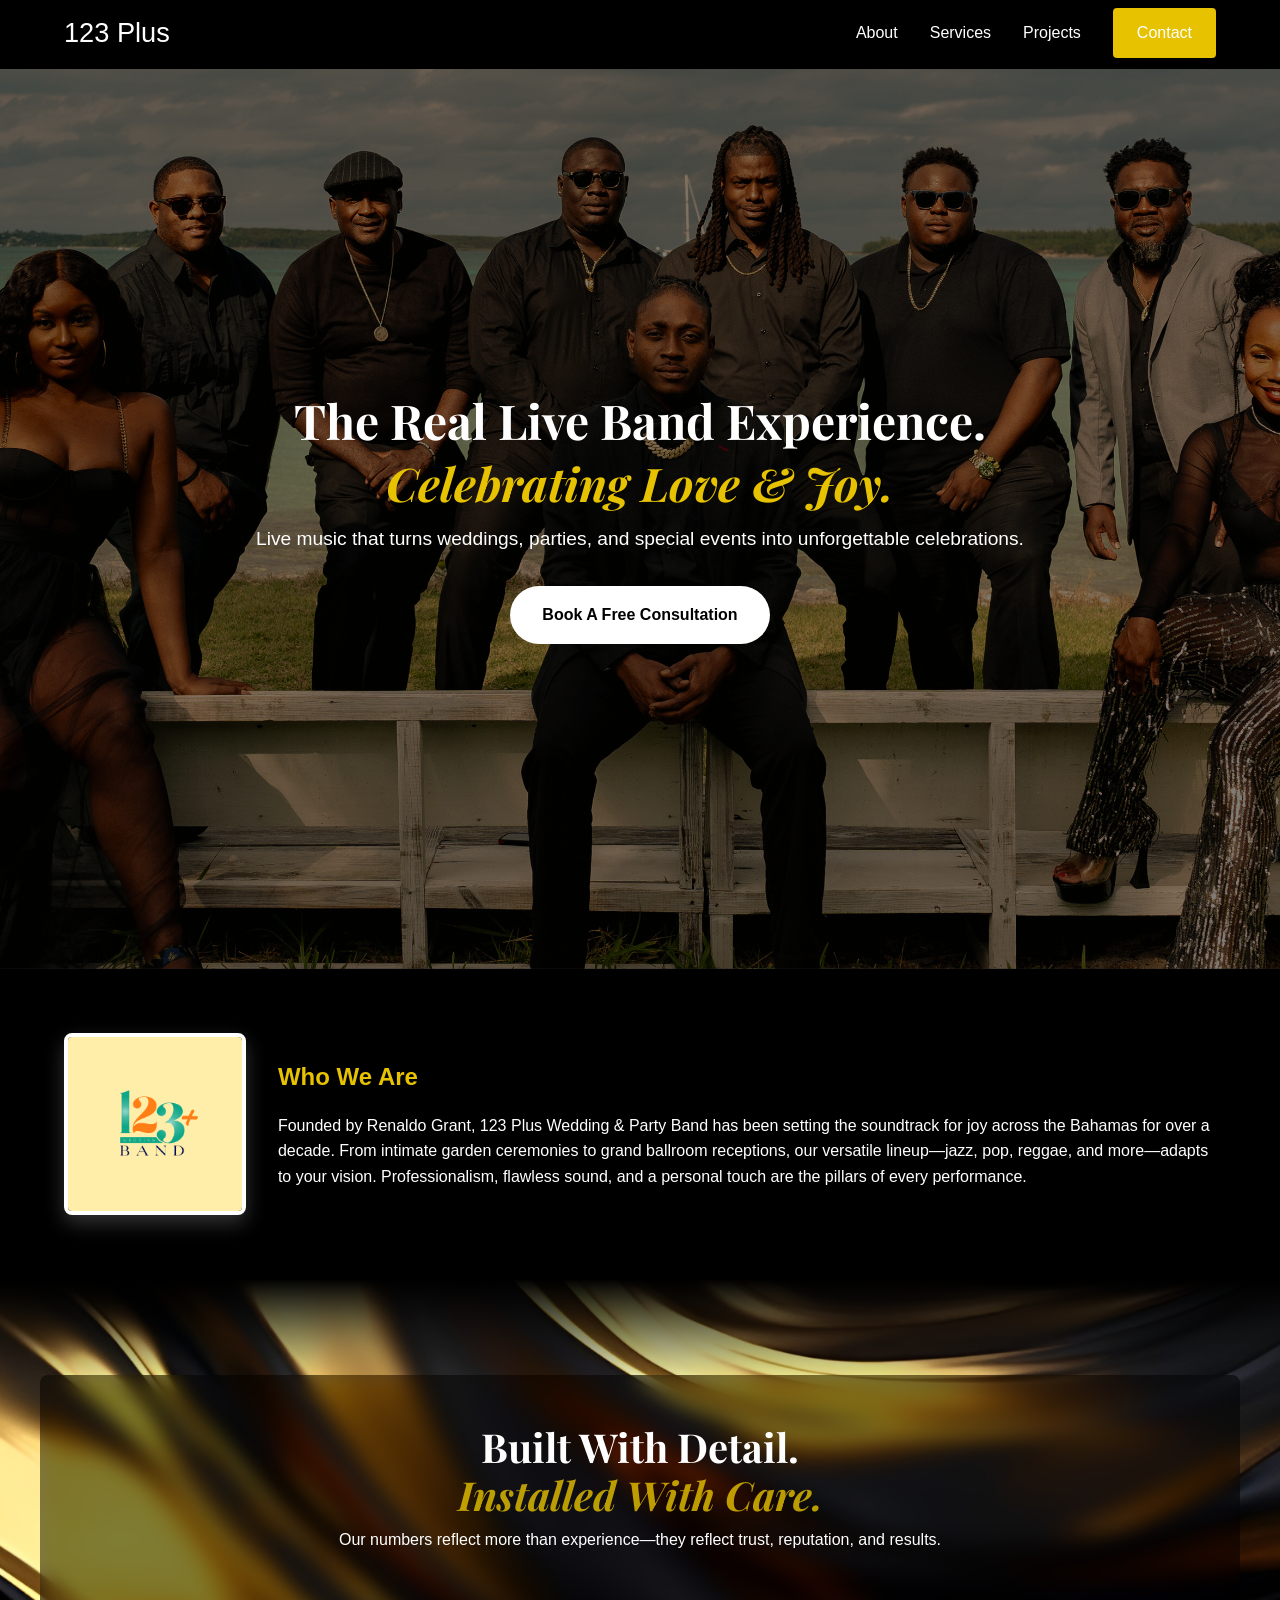
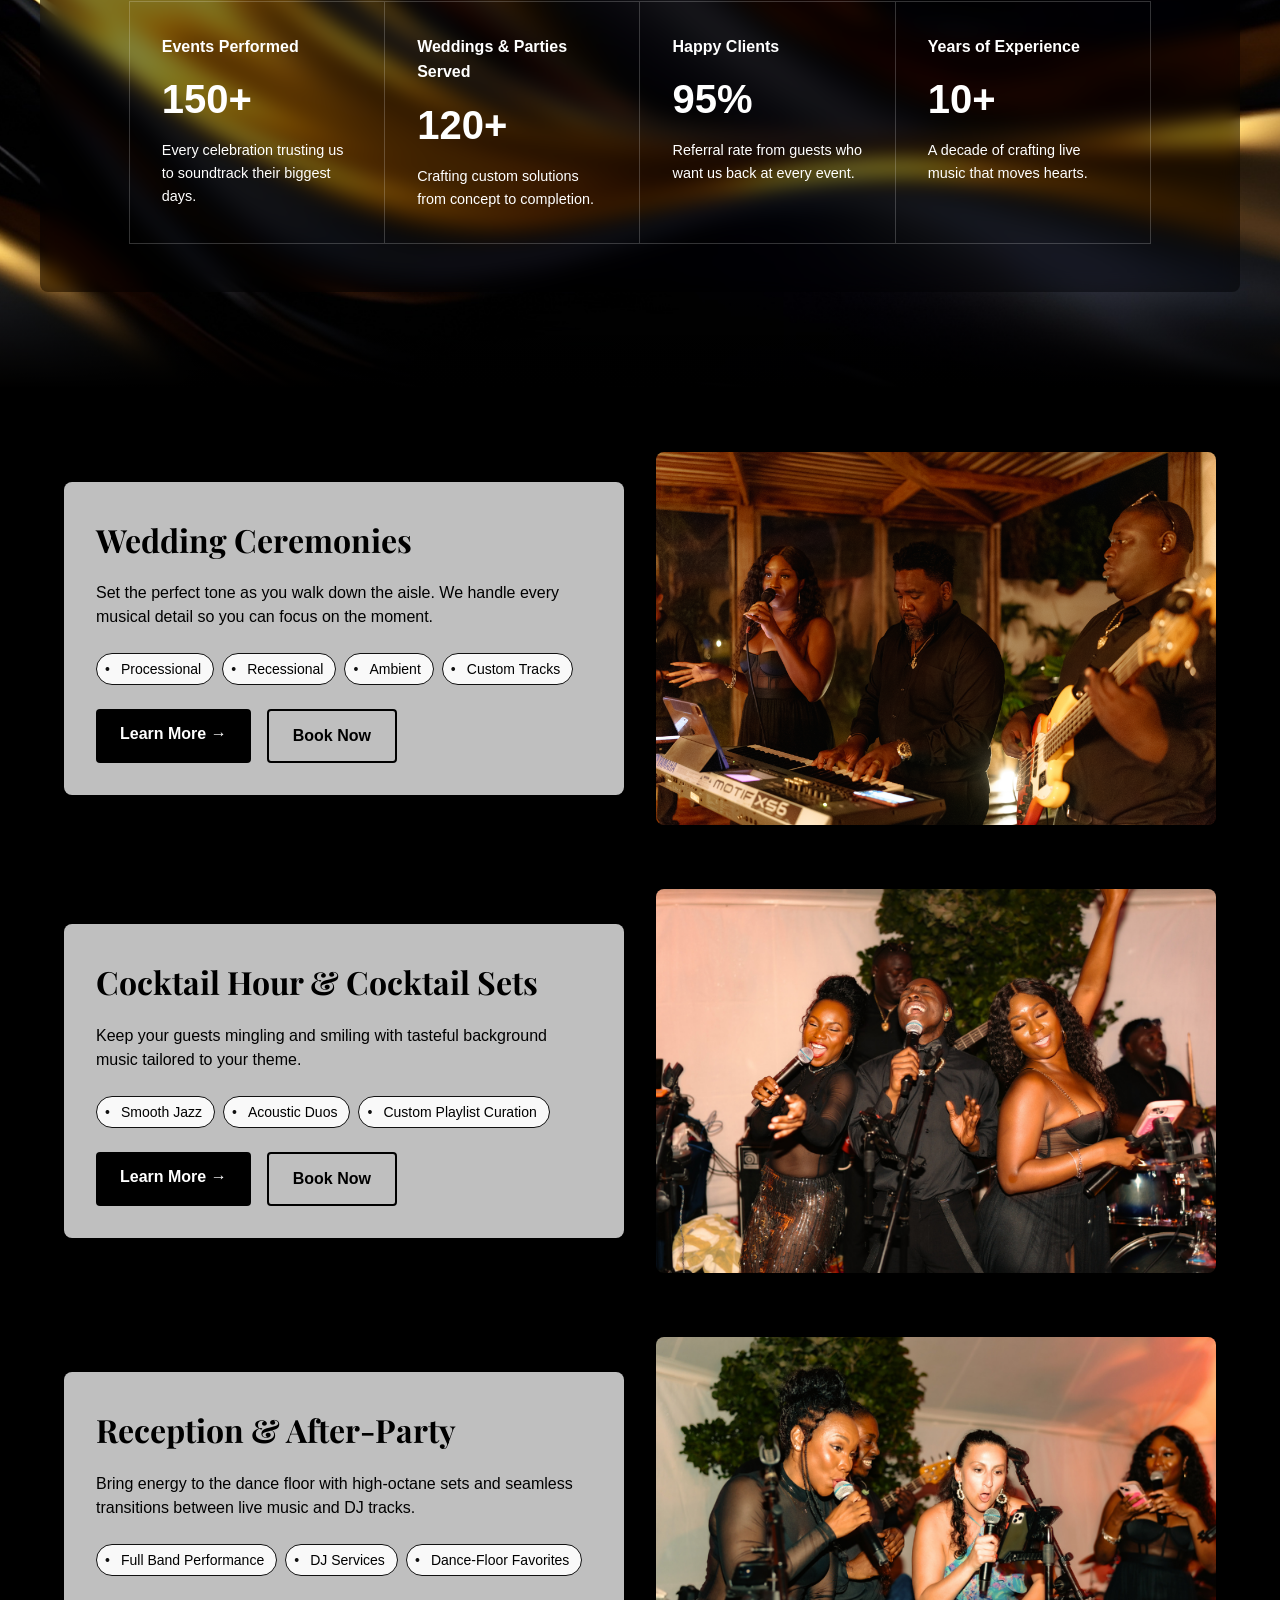
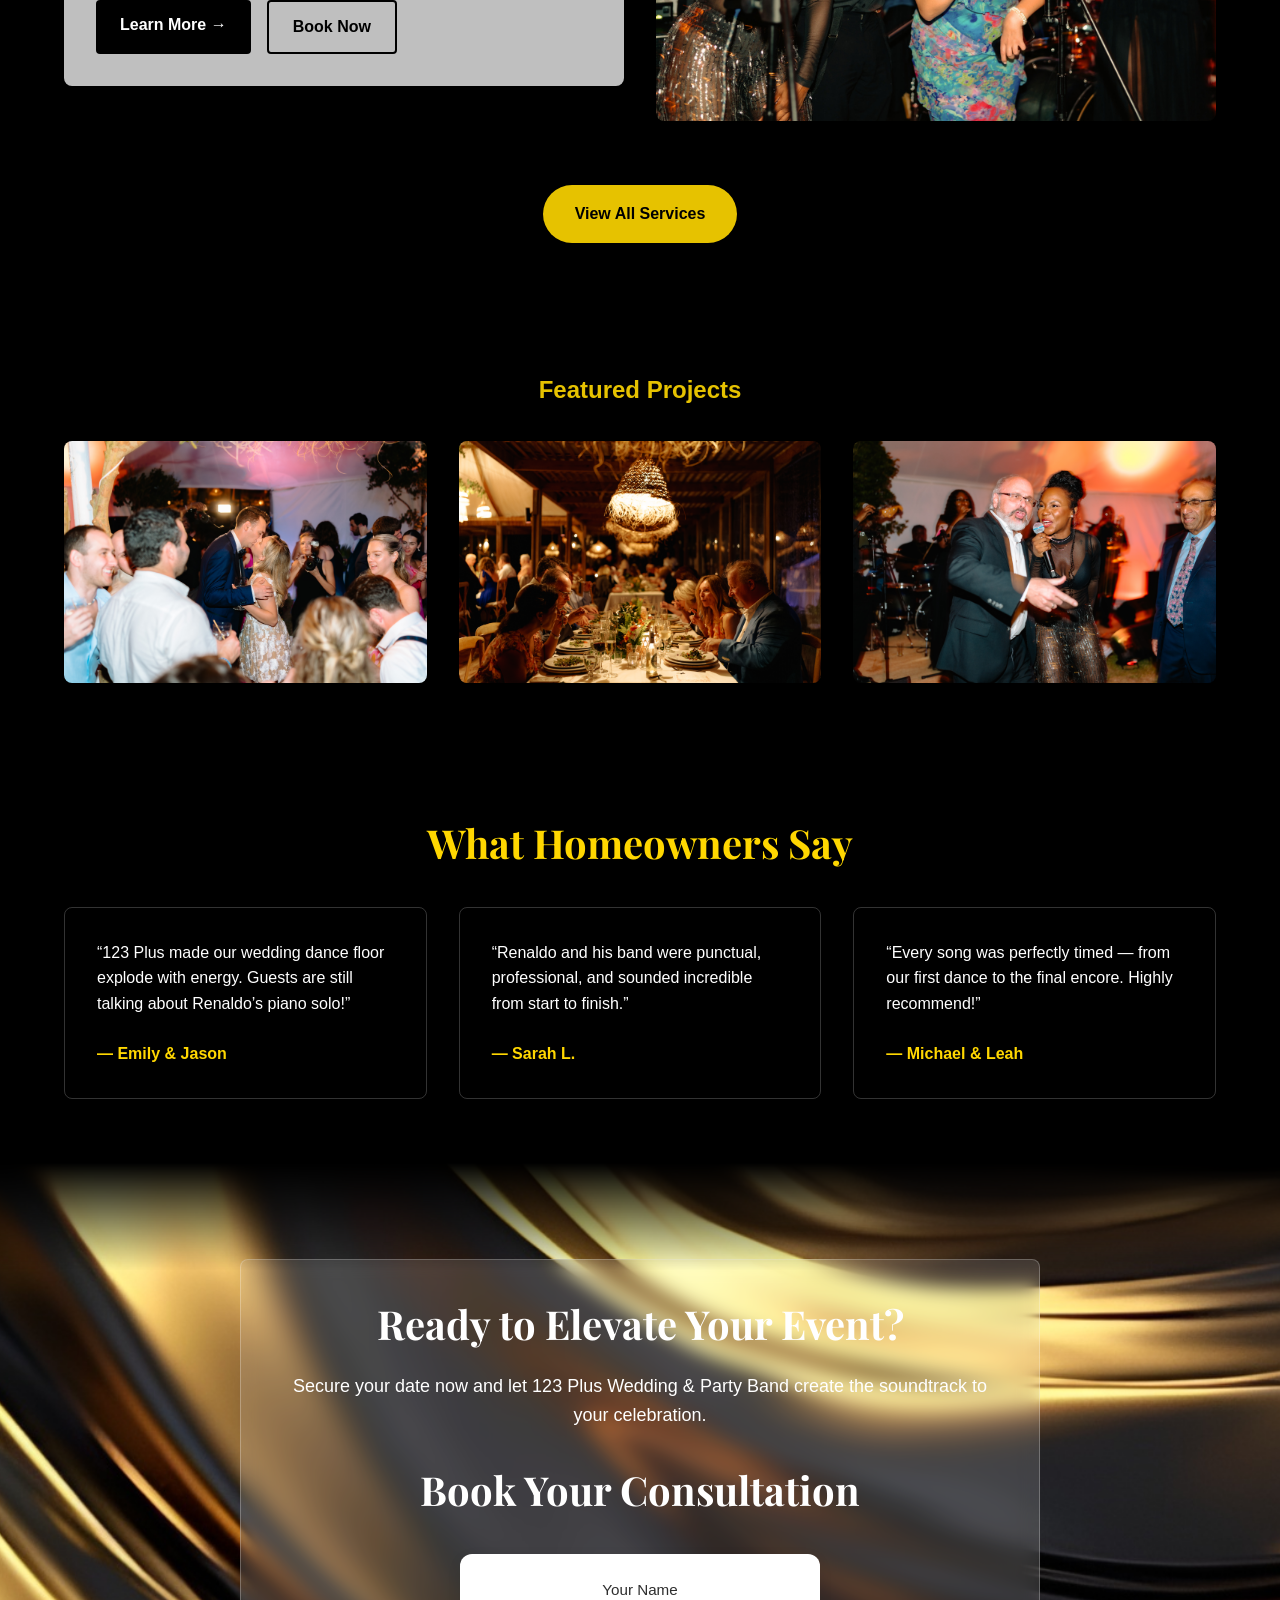
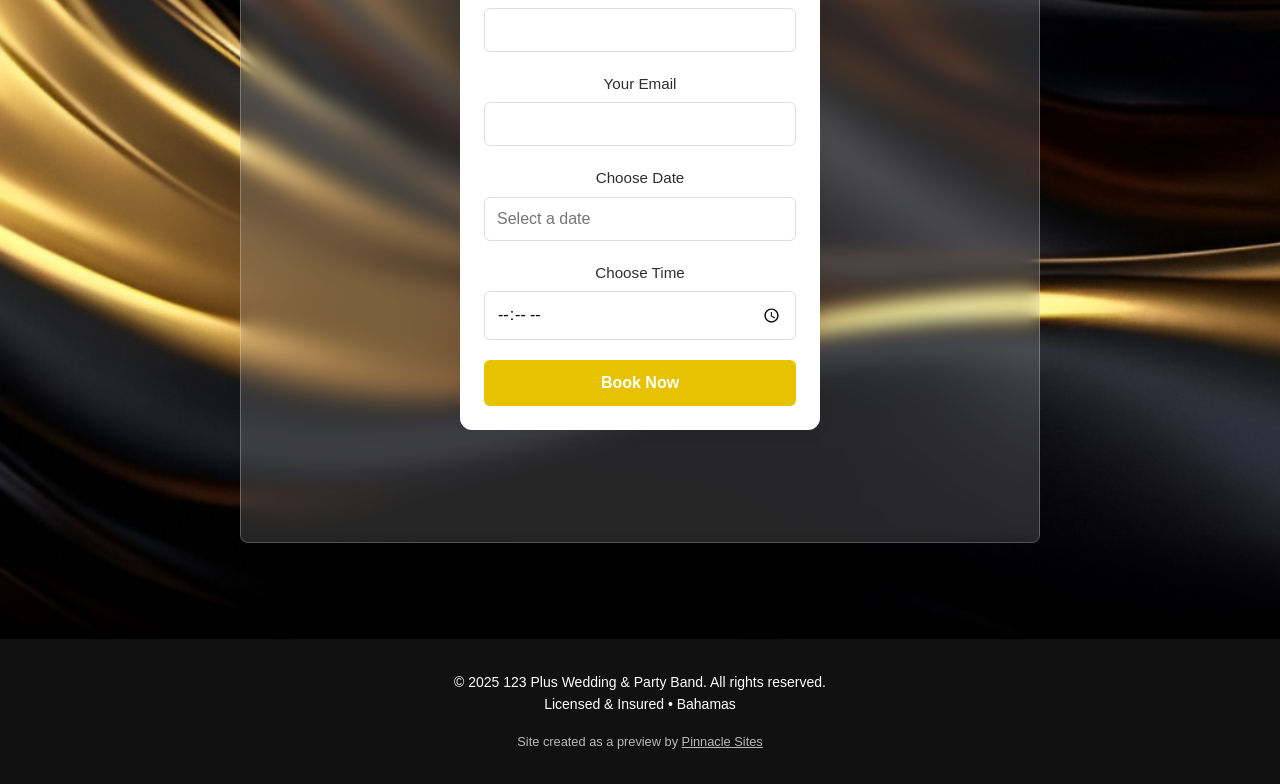
==== index.html @ 88fcbdd5 "Full Preveiw" ====
<!-- index.html -->
<!DOCTYPE html>
<html lang="en">
<head>
  <meta charset="UTF-8" />
  <meta name="viewport" content="width=device-width, initial-scale=1.0" />
  <title>123 Plus Wedding & Party Band</title>
  <link rel="stylesheet" href="styles copy.css" />
  <link href="https://fonts.googleapis.com/css2?family=Playfair+Display:ital,wght@0,400;1,400;0,700;1,700&display=swap" rel="stylesheet">

</head>
<body>

  <!-- Translucent Navbar -->
  <nav class="navbar">
    <div class="container nav-container">
      <a href="/" class="logo">123 Plus</a>

    <!-- MOBILE HAMBURGER TOGGLE -->
    <button class="hamburger" aria-label="Toggle menu">
      <span></span>
      <span></span>
      <span></span>
    </button>

      <ul class="nav-links">
        <li><a href="#about">About</a></li>
        <li><a href="#services">Services</a></li>
        <li><a href="#projects">Projects</a></li>
        <li><a href="#contact" class="btn btn-nav">Contact</a></li>
      </ul>
    </div>
  </nav>

  <!-- Hero -->
  <header class="hero">
    <div class="hero-content">
      <h1>
        <span class="heading-main">The Real Live Band Experience.</span><br>
        <span class="heading-sub"><em>Celebrating Love & Joy.</em></span>
      </h1>
      <p>
       Live music that turns weddings, parties, and special events into unforgettable celebrations.
      </p>
      <a href="#contact" class="btn btn-hero">Book A Free Consultation</a>
    </div>
  </header>


  <!-- About -->
  <section id="about" class="section about">
    <div class="container">
      <div class="about-image">
        <img src="images/about.png" alt="NexxGen Team" />
      </div>
      <div class="about-text">
        <h2>Who We Are</h2>
        <p>
         Founded by Renaldo Grant, 123 Plus Wedding & Party Band has been setting the soundtrack for joy across the Bahamas for over a decade. From intimate garden ceremonies to grand ballroom receptions, our versatile lineup—jazz, pop, reggae, and more—adapts to your vision. Professionalism, flawless sound, and a personal touch are the pillars of every performance.
        </p>
      </div>
    </div>
  </section>

  <section class="stats-section">
  <div class="stats-panel">
    <!-- Heading -->
    <div class="stats-header">
      <h2>
        Built With Detail.<br>
        <em>Installed With Care.</em>
      </h2>
      <p>
        Our numbers reflect more than experience—they reflect trust, reputation, and results.
      </p>
    </div>

    <!-- Four-item grid -->
    <div class="stats-grid container">
      <div class="stat">
        <h3>Events Performed</h3>
        <div class="stat-number">150+</div>
        <p>Every celebration trusting us to soundtrack their biggest days.</p>
      </div>
      <div class="stat">
        <h3>Weddings & Parties Served</h3>
        <div class="stat-number">120+</div>
        <p>Crafting custom solutions from concept to completion.</p>
      </div>
      <div class="stat">
        <h3>Happy Clients</h3>
        <div class="stat-number">95%</div>
        <p>Referral rate from guests who want us back at every event.</p>
      </div>
      <div class="stat">
        <h3>Years of Experience</h3>
        <div class="stat-number">10+</div>
        <p>A decade of crafting live music that moves hearts.</p>
      </div>
    </div>
  </div>
</section>


  <!-- Services -->
 <!-- Services -->
<section class="services-cards container">

  <!-- General Construction -->
  <div class="service-item">
    <div class="service-content">
      <h3>Wedding Ceremonies</h3>
      <p>
        Set the perfect tone as you walk down the aisle. We handle every musical detail so you can focus on the moment.
      </p>
      <ul class="service-tags">
        <li>Processional </li>
        <li>Recessional</li>
        <li>Ambient</li>
        <li>Custom Tracks</li>
      </ul>
      <div class="service-actions">
        <a href="#" class="btn btn-primary">Learn More →</a>
        <a href="#" class="btn btn-secondary">Book Now</a>
      </div>
    </div>
    <div class="service-image">
      <img src="images/service1.jpg" alt="General Construction">
    </div>
  </div>

  <!-- Galvanized Steel Frame -->
  <div class="service-item">
    <div class="service-content">
      <h3>Cocktail Hour & Cocktail Sets</h3>
      <p>
      Keep your guests mingling and smiling with tasteful background music tailored to your theme.

      </p>
      <ul class="service-tags">
        <li>Smooth Jazz</li>
        <li>Acoustic Duos</li>
        <li>Custom Playlist Curation</li>
      </ul>
      <div class="service-actions">
        <a href="#" class="btn btn-primary">Learn More →</a>
        <a href="#" class="btn btn-secondary">Book Now</a>
      </div>
    </div>
    <div class="service-image">
      <img src="images/service2.png" alt="Galvanized Steel Frame">
    </div>
  </div>

  <!-- Renovations -->
  <div class="service-item">
    <div class="service-content">
      <h3>Reception & After-Party</h3>
      <p>
       Bring energy to the dance floor with high-octane sets and seamless transitions between live music and DJ tracks.
      </p>
      <ul class="service-tags">
        <li>Full Band Performance</li>
        <li> DJ Services</li>
        <li> Dance-Floor Favorites</li>
      </ul>
      <div class="service-actions">
        <a href="#" class="btn btn-primary">Learn More →</a>
        <a href="#" class="btn btn-secondary">Book Now</a>
      </div>
    </div>
    <div class="service-image">
      <img src="images/service3.png" alt="Renovations">
    </div>
  </div>

  <!-- View All Services -->
  <div class="view-all">
    <a href="#all-services" class="btn btn-primary">View All Services</a>
  </div>

</Section>


 <!-- Projects -->
  <section id="projects" class="section projects">
    <h2>Featured Projects</h2>
    <div class="container grid-3">
      <div class="project-card">
        <img src="images/feat1.jpg" alt="" />
        <div class="overlay"><p>Golden-hour ceremony</p></div>
      </div>
      <div class="project-card">
        <img src="images/feat3.jpg" alt="" />
        <div class="overlay"><p>Uptempo jazz quartet setting the mood</p></div>
      </div>
      <div class="project-card">
        <img src="images/feat2.jpg" alt="" />
        <div class="overlay"><p>Gangster Rap</p></div>
      </div>
    </div>
  </section>

<!-- Testimonials -->
<section id="testimonials" class="section testimonials">
  <div class="container">
    <h2>What Homeowners Say</h2>
    <div class="testimonial-grid">
      <div class="testimonial-card">
        <blockquote>
          “123 Plus made our wedding dance floor explode with energy. Guests are still talking about Renaldo’s piano solo!”
        </blockquote>
        <p class="author">—  Emily & Jason</p>
      </div>
      <div class="testimonial-card">
        <blockquote>
          “Renaldo and his band were punctual, professional, and sounded incredible from start to finish.”
        </blockquote>
        <p class="author">— Sarah L.</p>
      </div>
      <div class="testimonial-card">
        <blockquote>
            “Every song was perfectly timed — from our first dance to the final encore. Highly recommend!”
        </blockquote>
        <p class="author">— Michael & Leah</p>
      </div>
    </div>
  </div>
</section>

<!-- ───────────────────────────────────────────────────
     TRANSFORM CTA SECTION
─────────────────────────────────────────────────── -->
<section id="transform-cta">
  <!-- full‐width background container -->
  <div class="transform-bg">
    <!-- the frosted‐glass panel centered inside -->
    <div class="transform-panel container">
      <h2>Ready to Elevate Your Event?</h2>
      <p>Secure your date now and let 123 Plus Wedding & Party Band create the soundtrack to your celebration.</p>
        <section id="booking">
    <h1 class="section-title">Book Your Consultation</h1>
    <form name="booking" method="POST" data-netlify="true" class="booking-form">
      <input type="hidden" name="form-name" value="booking" />
      <label>Your Name<input type="text" name="name" /></label>
      <label>Your Email<input type="email" name="email" /></label>
      <label>Choose Date<input
          type="text"
          id="date-input"
          name="date"
          placeholder="Select a date"
          readonly
        /></label>
      <label>Choose Time<input type="time" name="time" /></label>
      <button type="submit" class="btn">Book Now</button>
    </form>
  </section>
    </div>
  </div>
</section>
  <!-- Footer -->
  <footer class="footer">
    <div class="container">
      <p>&copy; 2025 123 Plus Wedding & Party Band. All rights reserved.</p>
      <p>Licensed & Insured • Bahamas</p>
          <p style="font-size: 0.8rem; opacity: 0.7; margin-top: 1rem;">
      Site created as a preview by 
      <a
        href="https://www.pinnacle-sites.com"
        target="_blank"
        style="color: inherit; text-decoration: underline;"
      >
        Pinnacle Sites
      </a
      >
    </p>
    </div>
  </footer>

  <script>
    document.addEventListener('DOMContentLoaded', () => {
  const burger = document.querySelector('.hamburger');
  const navLinks = document.querySelector('.nav-links');

  burger.addEventListener('click', () => {
    navLinks.classList.toggle('open');
  });

  // Optional: close menu when a link is clicked
  navLinks.querySelectorAll('a').forEach(link => {
    link.addEventListener('click', () => {
      navLinks.classList.remove('open');
    });
  });
});

  </script>

</body>
</html>
---- styles copy.css ----
/* styles.css */

/* 1. Variables & Reset */
:root {
  --serif: 'Playfair Display', serif;
  --black: #000;
  --dark-gray: #111;
  --white: #fff;
  --gold: #e6c200;
  --font-sans: 'Poppins', sans-serif;
}

* {
  margin: 0;
  padding: 0;
  box-sizing: border-box;
}

body {
  font-family: var(--font-sans);
  background: var(--black);
  color: var(--white);
  line-height: 1.6;
  margin-top: 69px;
}

/* — Navbar — */
.navbar {
  position: fixed;
  top: 0;
  left: 0;
  width: 100%;
  background: rgba(0, 0, 0, 0.3);
  backdrop-filter: saturate(180%) blur(10px);
  z-index: 100;
  padding: 0.5rem 0;
}

.nav-container {
  display: flex;
  align-items: center;
  justify-content: space-between;
}

.logo {
  font-family: var(--font-sans);
  font-size: 1.7rem;
  color: var(--white);
  text-decoration: none;
}

.nav-links {
  list-style: none;
  display: flex;
  gap: 2rem;
  align-items: center;
}

.nav-links a {
  color: var(--white);
  text-decoration: none;
  font-weight: 500;
  transition: opacity 0.2s;
}

.nav-links a:hover {
  opacity: 0.7;
}

.btn-nav {
  padding: 0.1rem 0.2rem;
  background: var(--white);
  color: var(--black);
  border-radius: 999px;
  font-weight: bold;
}

/* 2. Utility Classes */
.container {
  width: 90%;
  max-width: 1200px;
  margin: auto;
}

.grid-3 {
  display: grid;
  grid-template-columns: repeat(auto-fit, minmax(250px, 1fr));
  gap: 2rem;
}

.btn {
  display: inline-block;
  padding: 0.75rem 1.5rem;
  background: var(--gold);
  color: var(--black);
  text-decoration: none;
  font-weight: bold;
  border-radius: 0.25rem;
  transition: opacity 0.3s;
}

.btn:hover {
  opacity: 0.8;
}

.btn-secondary {
  background: transparent;
  border: 2px solid var(--gold);
  color: var(--gold);
}

/* — Hero — */
.hero {
  position: relative;
  width: 100%;
  height: 100vh; /* full viewport height */
  background: url('images/hero.svg') center/cover no-repeat;
  display: flex;
  align-items: center;
  justify-content: center;
  overflow: hidden;
}


/* Mobile Hero */
@media (max-width: 768px) {
  .hero {
    background: url('images/heromobile.svg') center/cover no-repeat;
  }
}

.hero::after {
  content: '';
  position: absolute;
  inset: 0;
  background: rgba(0, 0, 0, 0.5);
}

/* — Hero Tweaks — */
.hero-content {
  position: relative;
  z-index: 1;
  text-align: center;
  width: 90%;           /* make the text container wider */
  max-width: 1000px;    /* up from 800px */
  margin: auto;
  padding: 0;
}

.hero-content h1 {
  font-family: var(--serif);
  font-size: 3rem;
  line-height: 1.1;
  margin-bottom: 0;     /* remove the gap under the main heading */
}

.heading-main {
  display: block;
}

.heading-sub {
  display: block;
  font-style: italic;
  color: #e6c200;
  margin-top: -0.9em;   /* tuck it up tighter under the first line */
  font-size: 2.9rem;
}

.hero-content p {
  font-size: 1.2rem;
  line-height: 1.5;
  max-width: 90%;       /* let the paragraph breathe wider */
  margin: 1rem auto 2rem; /* center it and give a bit of top space */
}


.btn-hero {
  padding: 1rem 2rem;
  background: var(--white);
  color: var(--black);
  font-weight: 700;
  border-radius: 999px;
  transition: opacity 0.3s;
}

.btn-hero:hover {
  opacity: 0.8;
}

/* 4. Sections */
.section {
  padding: 4rem 0;
}

.about .container {
  display: flex;
  align-items: center;
  gap: 2rem;
}

.about-text h2 {
  margin-bottom: 1rem;
  color: var(--gold);
}
/* Who We Are – Outline, Glow & Lift */
.about-image img {
  border: 4px solid var(--white);         /* white outline */
  border-radius: 0.5rem;                  /* rounded corners */
  box-shadow: 0 8px 20px rgba(255,255,255,0.2);  /* subtle glow */
  transition: transform 0.3s ease,         /* smooth lift */
              box-shadow 0.3s ease;        /* smooth glow change */
  display: block;
  width: 100%;
}

.about-image img:hover {
  transform: translateY(-10px);           /* lift on hover */
  box-shadow: 0 16px 40px rgba(255,255,255,0.3); /* stronger glow */
}

/* Projects */
.projects h2 {
  text-align: center;
  color: var(--gold);
  margin-bottom: 2rem;
}

.project-card {
  position: relative;
  overflow: hidden;
  border-radius: 0.5rem;
}

.project-card img {
  width: 100%;
  display: block;
  transition: scale 0.3s;
}

.project-card:hover img {
  transform: scale(1.05);
}

.project-card .overlay {
  position: absolute;
  bottom: 0;
  left: 0;
  right: 0;
  background: rgba(0, 0, 0, 0.7);
  padding: 1rem;
  text-align: center;
  opacity: 0;
  transition: opacity 0.3s;
}

.project-card:hover .overlay {
  opacity: 1;
}

/* Testimonials Section */
.section.testimonials {
  background: #000;
  padding: 4rem 0;
}
.section.testimonials .container {
  max-width: 1200px;
  margin: 0 auto;
}
.section.testimonials h2 {
  color: #FFD700;               /* bright yellow */
  font-family: var(--serif);
  font-size: 2.5rem;
  margin-bottom: 2rem;
  text-align: center;
}
.testimonial-grid {
  display: grid;
  grid-template-columns: repeat(auto-fit, minmax(280px, 1fr));
  gap: 2rem;
}
.testimonial-card {
  border: 1px solid rgba(255,255,255,0.2);
  border-radius: 0.5rem;
  padding: 2rem;
  background: transparent;
}
.testimonial-card blockquote {
  color: #fff;
  font-size: 1rem;
  line-height: 1.6;
  margin-bottom: 1.5rem;
}
.testimonial-card .author {
  color: #FFD700;
  font-weight: bold;
  font-size: 1rem;
}


/* CTA & Footer */
.cta {
  text-align: center;
  background: url('path/to/cta-bg.jpg') center/cover no-repeat;
  padding: 6rem 0;
  position: relative;
}

.cta::after {
  content: '';
  position: absolute;
  inset: 0;
  background: rgba(0, 0, 0, 0.6);
}

.cta h2 {
  position: relative;
  z-index: 1;
  font-size: 2.5rem;
  margin-bottom: 1.5rem;
  color: var(--gold);
}

.footer {
  background: var(--dark-gray);
  text-align: center;
  padding: 2rem 0;
  font-size: 0.875rem;
}

/* — Stats Section w/ Silk Background — */
.stats-section {
  position: relative;
  /* top+bottom fade over the silk */
  background:
    linear-gradient(
      to bottom,
      rgba(0,0,0,1) 0%,
      rgba(0,0,0,0) 15%,
      rgba(0,0,0,0) 85%,
      rgba(0,0,0,1) 100%
    ),
    url('images/silky.png') center/cover no-repeat;
  padding: 6rem 0;
  color: var(--white);
}

/* Frosted-glass panel */
.stats-panel {
  max-width: 1200px;
  margin: auto;
  background: rgba(0, 0, 0, 0.5);
  backdrop-filter: saturate(180%) blur(10px);
  border-radius: 0.5rem;
  padding: 3rem 2rem;
}

/* Header */
.stats-header {
  text-align: center;
  margin-bottom: 3rem;
}
.stats-header h2 {
  font-family: var(--serif);
  font-size: 2.5rem;
  line-height: 1.2;
  margin-bottom: 0.5rem;
}
.stats-header h2 em {
  font-style: italic;
  opacity: 0.8;
  color: #e6c200;
}
.stats-header p {
  color: rgba(255, 255, 255, 0.8);
  font-size: 1rem;
  margin-top: 0.5rem;
}

/* Grid */
.stats-grid {
  display: grid;
  grid-template-columns: repeat(auto-fit, minmax(250px, 1fr));
  border-top: 1px solid rgba(255,255,255,0.2);
  border-left: 1px solid rgba(255,255,255,0.2);
}
.stat {
  padding: 2rem;
  border-right: 1px solid rgba(255,255,255,0.2);
  border-bottom: 1px solid rgba(255,255,255,0.2);
}
.stat h3 {
  font-size: 1rem;
  margin-bottom: 0.5rem;
}
.stat-number {
  font-size: 2.5rem;
  font-weight: bold;
  margin-bottom: 0.5rem;
}
.stat p {
  color: rgba(255, 255, 255, 0.8);
  font-size: 0.9rem;
}

/* Utility override to keep stats text bright */
.stats-section .container,
.stats-section .stat,
.stats-section p {
  color: var(--white);
}

/* Services Section – two‐column cards that stack */
.services-cards {
  display: flex;
  flex-direction: column;
  gap: 4rem;
  padding: 4rem 0;
}

/* Each card row */
.service-item {
  display: grid;
  grid-template-columns: 1fr 1fr;
  align-items: center;
  gap: 2rem;
}

/* Frosted‐glass panel on the left */
.service-content {
  background: rgba(255, 255, 255, 0.75);
  backdrop-filter: saturate(180%) blur(10px);
  border-radius: 0.5rem;
  padding: 2rem;
}

/* Titles & copy */
.service-content h3 {
  font-family: var(--serif);
  font-size: 2rem;
  margin-bottom: 1rem;
  color: var(--black);
}
.service-content p {
  font-size: 1rem;
  line-height: 1.5;
  margin-bottom: 1.5rem;
  color: var(--black);
}

/* Tags pills */
.service-tags {
  display: flex;
  flex-wrap: wrap;
  gap: 0.5rem;
  margin-bottom: 1.5rem;
  list-style: none;
  padding: 0;
}
.service-tags li {
  position: relative;
  padding: 0.25rem 0.75rem 0.25rem 1.5rem;
  background: rgba(255, 255, 255, 0.9);
  border: 1px solid var(--dark-gray);
  border-radius: 999px;
  font-size: 0.875rem;
  color: var(--black);
}
.service-tags li::before {
  content: '•';
  position: absolute;
  left: 0.5rem;
  top: 50%;
  transform: translateY(-50%);
  color: var(--dark-gray);
}

/* Action buttons */
.service-actions {
  display: flex;
  gap: 1rem;
}
.service-actions .btn-primary {
  background: var(--black);
  color: var(--white);
  padding: 0.75rem 1.5rem;
  border-radius: 0.25rem;
  text-decoration: none;
}
.service-actions .btn-secondary {
  background: transparent;
  border: 2px solid var(--black);
  color: var(--black);
  padding: 0.75rem 1.5rem;
  border-radius: 0.25rem;
  text-decoration: none;
}

/* Image on the right */
.service-image img {
  width: 100%;
  height: auto;
  display: block;
  border-radius: 0.5rem;
  object-fit: cover;
}

/* View All button centered */
.view-all {
  text-align: center;
}
.view-all .btn-primary {
  padding: 1rem 2rem;
  font-weight: bold;
  border-radius: 999px;
}

/* Stack vertically on mobile */
@media (max-width: 768px) {
  .service-item {
    grid-template-columns: 1fr;
  }
  .service-item .service-image {
    order: -1; /* image above the content */
  }
}

 /* ─────────────────────────────────────────────────────────
   2A) Transform CTA – Background Container
   ───────────────────────────────────────────────────────── */
#transform-cta .transform-bg {
  /* Use your swirling background exactly as the “Renew/Restore/Reveal” section */
  background: url('images/wp12821797.webp') center/cover no-repeat;
  position: relative;
  padding: 6rem 0;                  /* top & bottom padding – adjust if you need more or less vertical space */
}

/* ─────────────────────────────────────────────────────────
   2B) Transform CTA – Glass Panel (centers all content)
   ───────────────────────────────────────────────────────── */
#transform-cta .transform-panel {
  /* Make it translucent/frosted */
  background: rgba(255, 255, 255, 0.15);
  backdrop-filter: blur(10px);
  -webkit-backdrop-filter: blur(10px);

  /* White border & rounding */
  border: 1px solid rgba(255, 255, 255, 0.25);
  border-radius: 8px;

  /* Constrain width and center horizontally */
  max-width: 800px;      /* caps the glass panel’s width on large screens */
  margin: 0 auto;        /* center in the parent .transform-bg */

  /* Padding for content inside */
  padding: 2rem 2.5rem;

  /* Center text & items */
  text-align: center;
  color: #fff;           /* all text inside will be white */
}

/* ─────────────────────────────────────────────────────────
   2C) Transform CTA – Heading / Paragraph / Button styling
   ───────────────────────────────────────────────────────── */
#transform-cta .transform-panel h2 {
  font-family: 'Playfair Display', serif;
  font-size: 2.5rem;     /* adjust as needed */
  font-weight: 700;
  margin-bottom: 1rem;
}

#transform-cta .transform-panel p {
  font-size: 1.125rem;
  margin-bottom: 1.75rem;
  line-height: 1.6;
  max-width: 700px;      /* optional, limits paragraph width inside panel */
  margin-left: auto;
  margin-right: auto;
}

/* Use the same yellow/black button style you already have */
#transform-cta .transform-panel .btn-primary {
  background-color: #ffd700;   /* bright yellow */
  color: #000;                 /* black text */
  padding: 0.75rem 1.75rem;
  border: none;
  border-radius: 4px;
  font-weight: 600;
  text-decoration: none;
  transition: background 0.3s;
}
#transform-cta .transform-panel .btn-primary:hover {
  background-color: #e6c200;   /* slightly darker yellow on hover */
  color: #000;
}
/* ─────────────────────────────────────────────────────────
   Add vertical fade at top & bottom of the swirl background
───────────────────────────────────────────────────────── */
#transform-cta .transform-bg {
  /* 1) Keep the exact same background rules as before: */
  background: url('images/silky.png') center/cover no-repeat;
  position: relative;
  padding: 6rem 0;

  /* 2) Apply a mask that is transparent at the very top/bottom, solid in between */
  -webkit-mask-image: 
    linear-gradient(
      to bottom,
      rgba(0,0,0,0) 0%,     /* transparent at 0% (very top) */
      rgba(0,0,0,1) 10%,    /* fade up to fully opaque by 10% down */
      rgba(0,0,0,1) 90%,    /* remain fully opaque until 90% down */
      rgba(0,0,0,0) 100%    /* fade back to transparent at 100% (very bottom) */
    );
  mask-image: 
    linear-gradient(
      to bottom,
      rgba(0,0,0,0) 0%,
      rgba(0,0,0,1) 10%,
      rgba(0,0,0,1) 90%,
      rgba(0,0,0,0) 100%
    );
  -webkit-mask-size: cover;
  mask-size: cover;
  -webkit-mask-repeat: no-repeat;
  mask-repeat: no-repeat;
}

/* ─────────────────────────────────────────────────────────
   2D) Responsive Adjustments
   ───────────────────────────────────────────────────────── */
@media (max-width: 768px) {
  /* Reduce padding on transform-bg so it isn’t too tall on small screens */
  #transform-cta .transform-bg {
    padding: 4rem 0;
  }
  /* Shrink the “glass panel” horizontally on mobile */
  #transform-cta .transform-panel {
    padding: 1.5rem 1.25rem;
    max-width: 90vw;   /* panel can be up to 90% of viewport width */
  }
  /* Shrink heading/text slightly */
  #transform-cta .transform-panel h2 {
    font-size: 2rem;
  }
  #transform-cta .transform-panel p {
    font-size: 1rem;
  }
  /* Let the button span most of the panel’s width on mobile */
  #transform-cta .transform-panel .btn-primary {
    width: 100%;
    padding: 0.75rem 0;
    font-size: 1rem;
  }
}

@media (max-width: 768px) {
  /* Stack text over image */
  .about .container {
    flex-direction: column-reverse;
    align-items: center;   /* center both items */
    text-align: center;    /* center the text block */
    gap: 1.5rem;           /* a little breathing room */
  }

  /* Ensure the paragraph itself is centered */
  .about-text {
    max-width: 90%;
    margin: 0 auto;
  }

  /* Center the image and limit its width */
  .about-image img {
    display: block;
    margin: 0 auto;
    max-width: 80%;
    height: auto;
  }
}

/* Hide hamburger on desktop */
.hamburger {
  display: none;
  flex-direction: column;
  gap: 4px;
  background: none;
  border: none;
  cursor: pointer;
  padding: 0;
  z-index: 200; /* on top of everything */
}
.hamburger span {
  width: 24px;
  height: 3px;
  background: var(--white);
  border-radius: 2px;
}

/* Mobile: show hamburger, hide links */
@media (max-width: 768px) {
  .hamburger {
    display: flex;
  }
  .nav-links {
    display: none;
    position: absolute;
    top: 100%;
    right: 0;
    background: var(--black);
    flex-direction: column;
    width: 200px;
    padding: 1rem;
    gap: 1rem;
    border-top: 1px solid var(--shade);
  }
  .nav-links.open {
    display: flex;
  }
}

/* ------------------------------------ */
/* Booking Form Styles                   */
/* ------------------------------------ */
#booking h1 {
  text-align: center;
  font-family: 'Playfair Display', serif;
  font-size: 2.5rem;
  margin-bottom: 2rem;
}

.booking-form {
  display: grid;
  gap: 20px;
  max-width: 360px;
  margin: 0 auto 80px;
  padding: 24px;
  background: #fff;
  border-radius: 12px;
  box-shadow: 0 4px 16px rgba(0,0,0,0.05);
}

.booking-form label {
  display: flex;
  flex-direction: column;
  font-size: 0.95rem;
  color: #2e2e2e;
}

.booking-form input[type="text"],
.booking-form input[type="email"],
.booking-form input[type="time"],
.booking-form .flatpickr-input {
  margin-top: 6px;
  padding: 12px;
  font-family: inherit;
  font-size: 1rem;
  border: 1px solid #ddd;
  border-radius: 6px;
  transition: border-color 0.3s, box-shadow 0.3s;
}

.booking-form input[type="text"]:focus,
.booking-form input[type="email"]:focus,
.booking-form input[type="time"]:focus,
.booking-form .flatpickr-input:focus {
  outline: none;
  border-color: #89c9d3;
  box-shadow: 0 0 0 3px rgba(137,201,211,0.2);
}

.booking-form button {
  width: 100%;
  padding: 14px;
  font-size: 1rem;
  font-weight: 600;
  background: var(--gold);
  color: #fff;
  border: none;
  border-radius: 6px;
  cursor: pointer;
  transition: background 0.3s ease;
}

.booking-form button:hover {
  background: #6aaeb7;
}
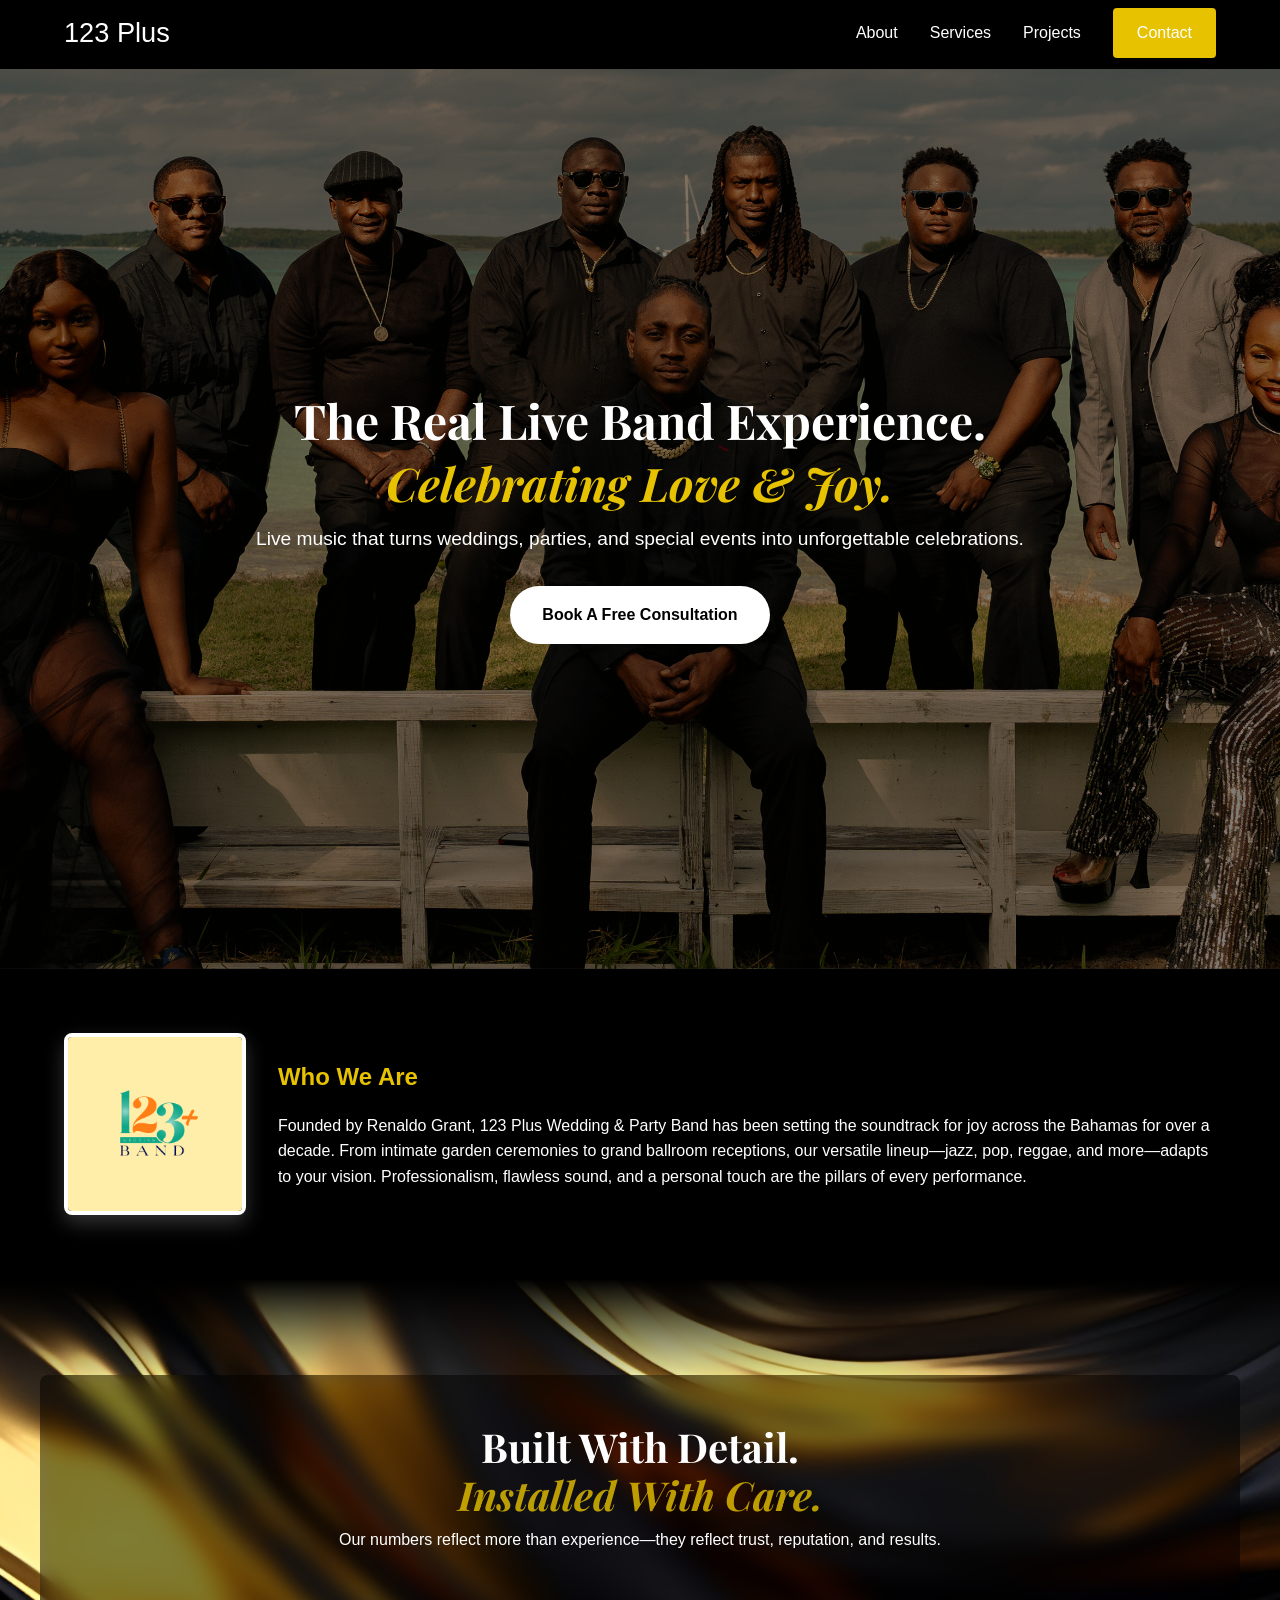
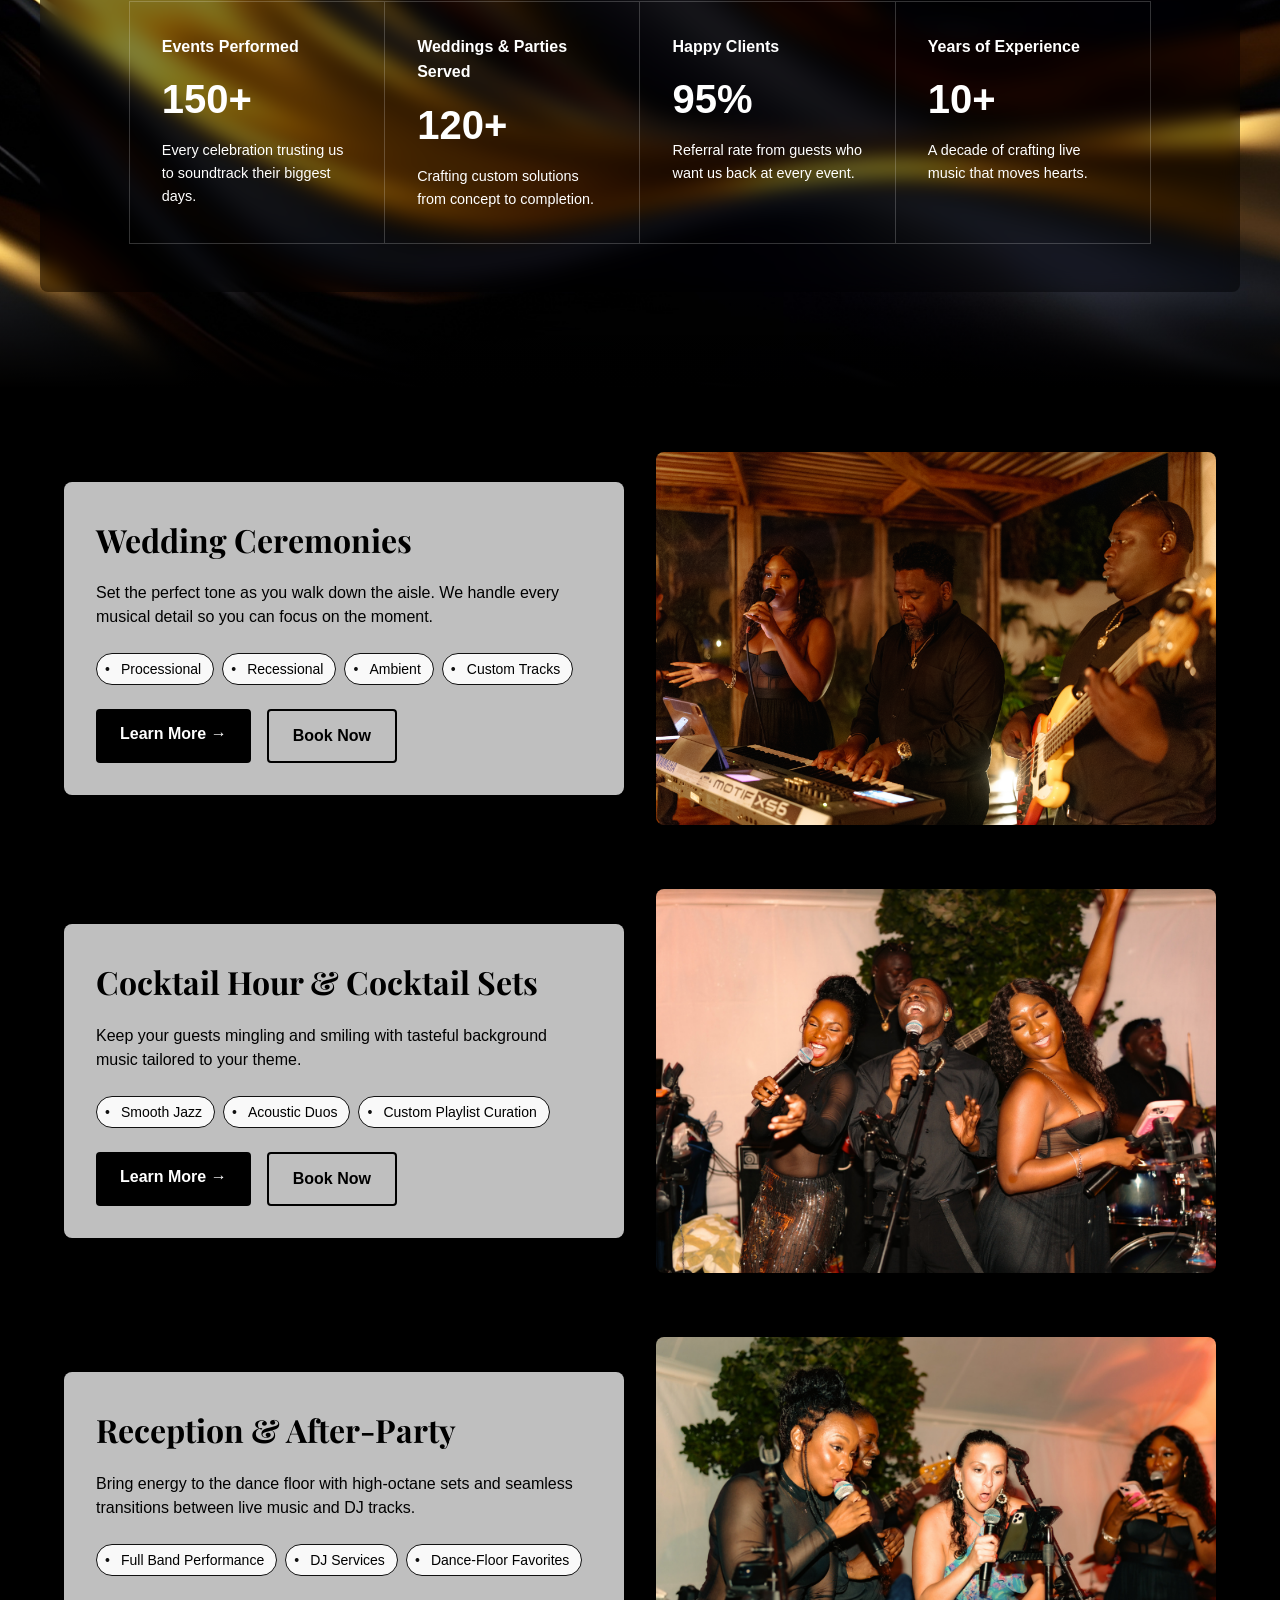
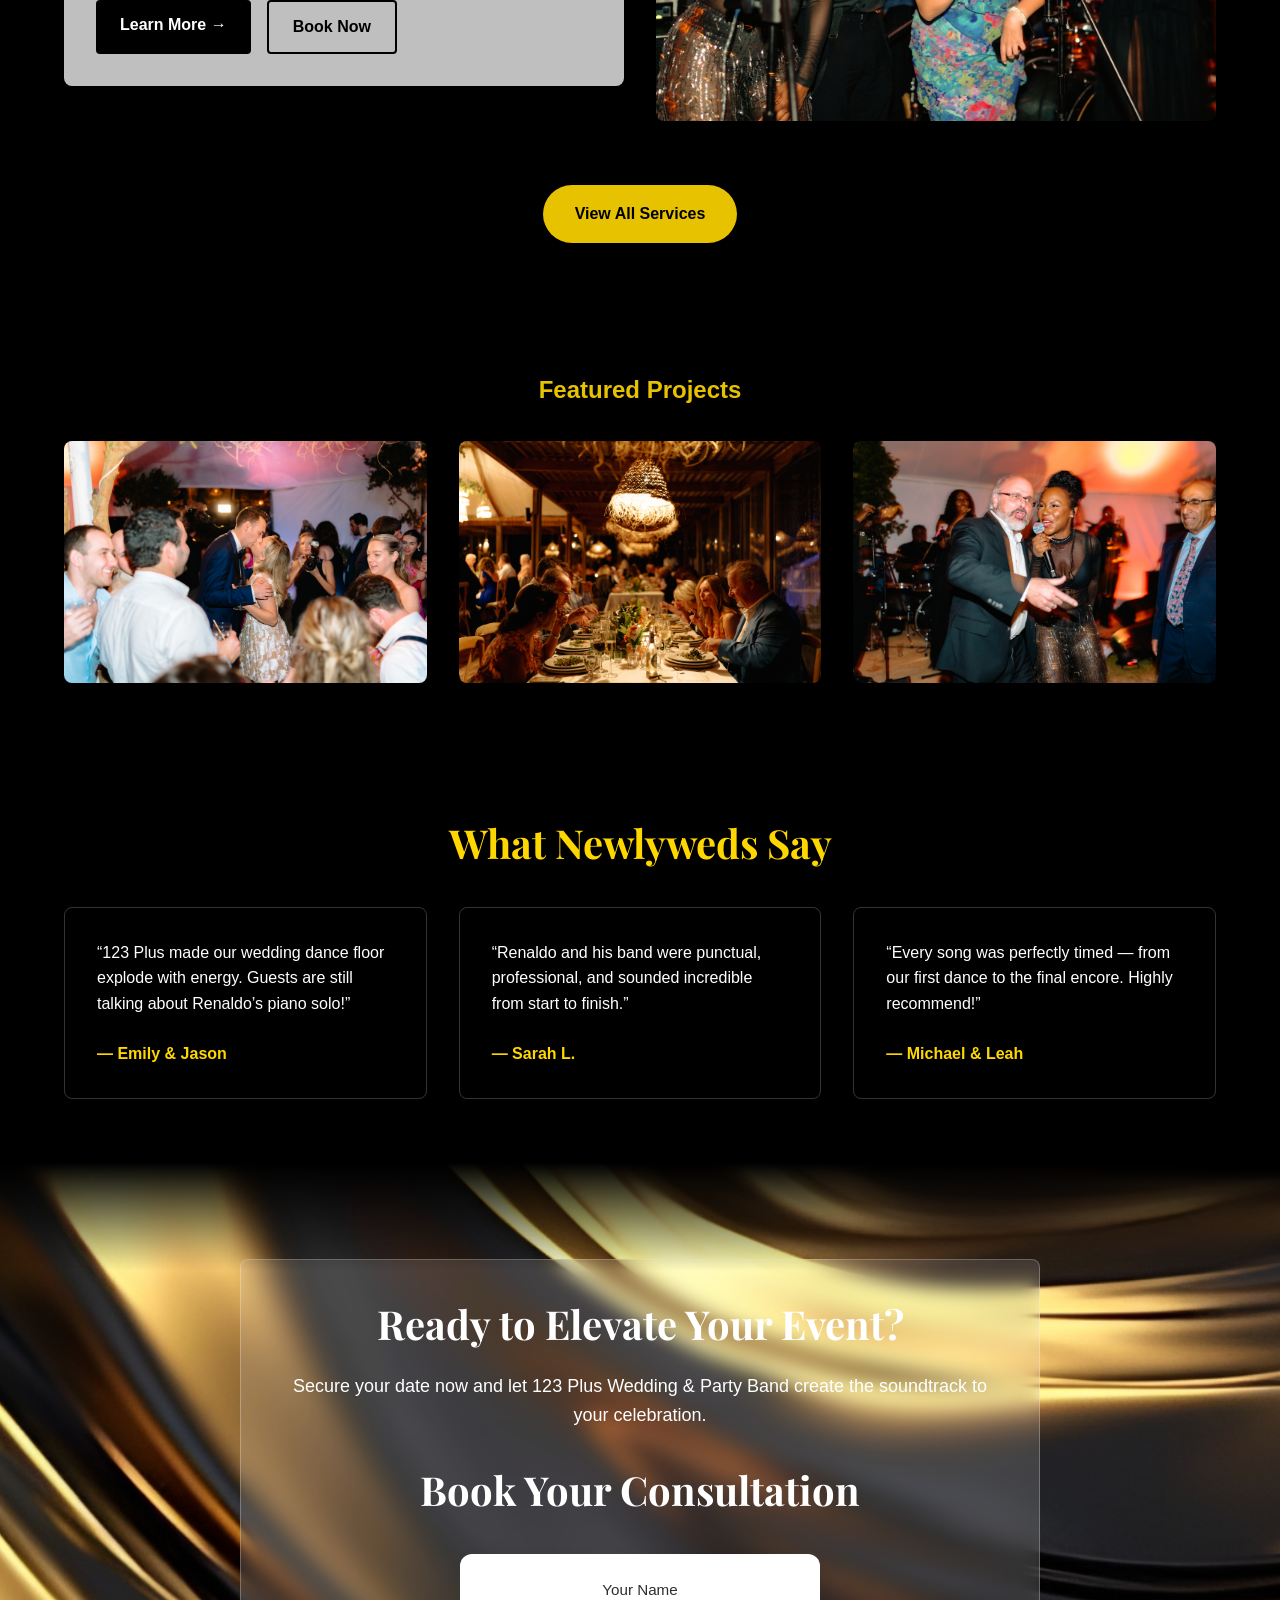
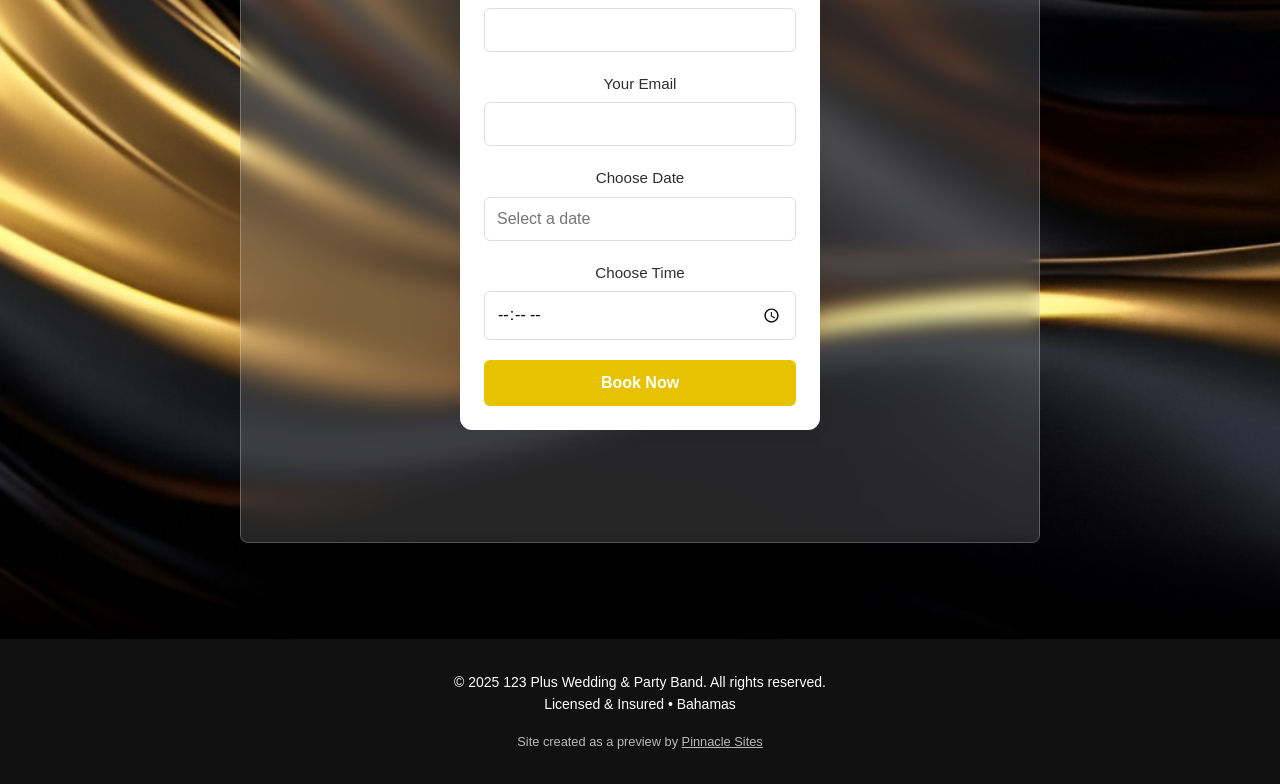
==== commit 6bbe3a89: "Copywriting" ====
--- a/index.html
+++ b/index.html
@@ -204,7 +204,7 @@
 <!-- Testimonials -->
 <section id="testimonials" class="section testimonials">
   <div class="container">
-    <h2>What Homeowners Say</h2>
+    <h2>What Newlyweds Say</h2>
     <div class="testimonial-grid">
       <div class="testimonial-card">
         <blockquote>
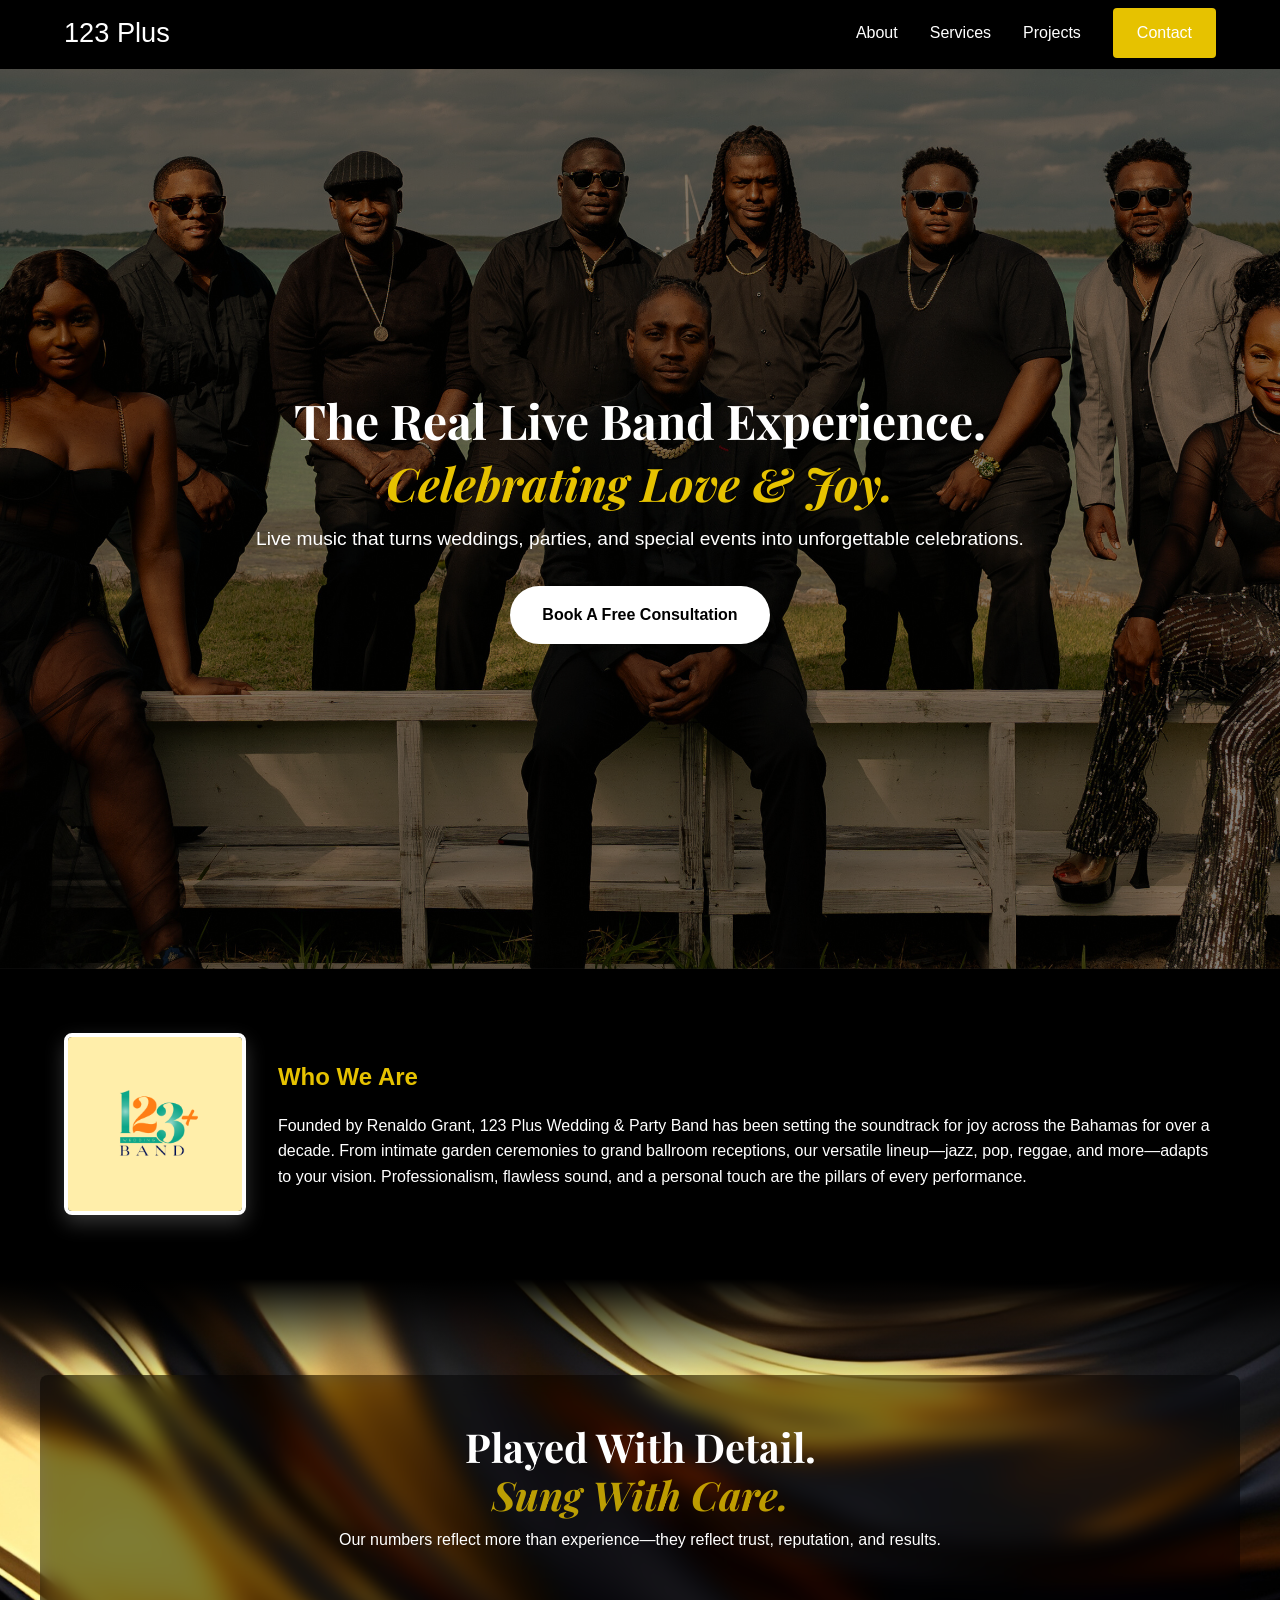
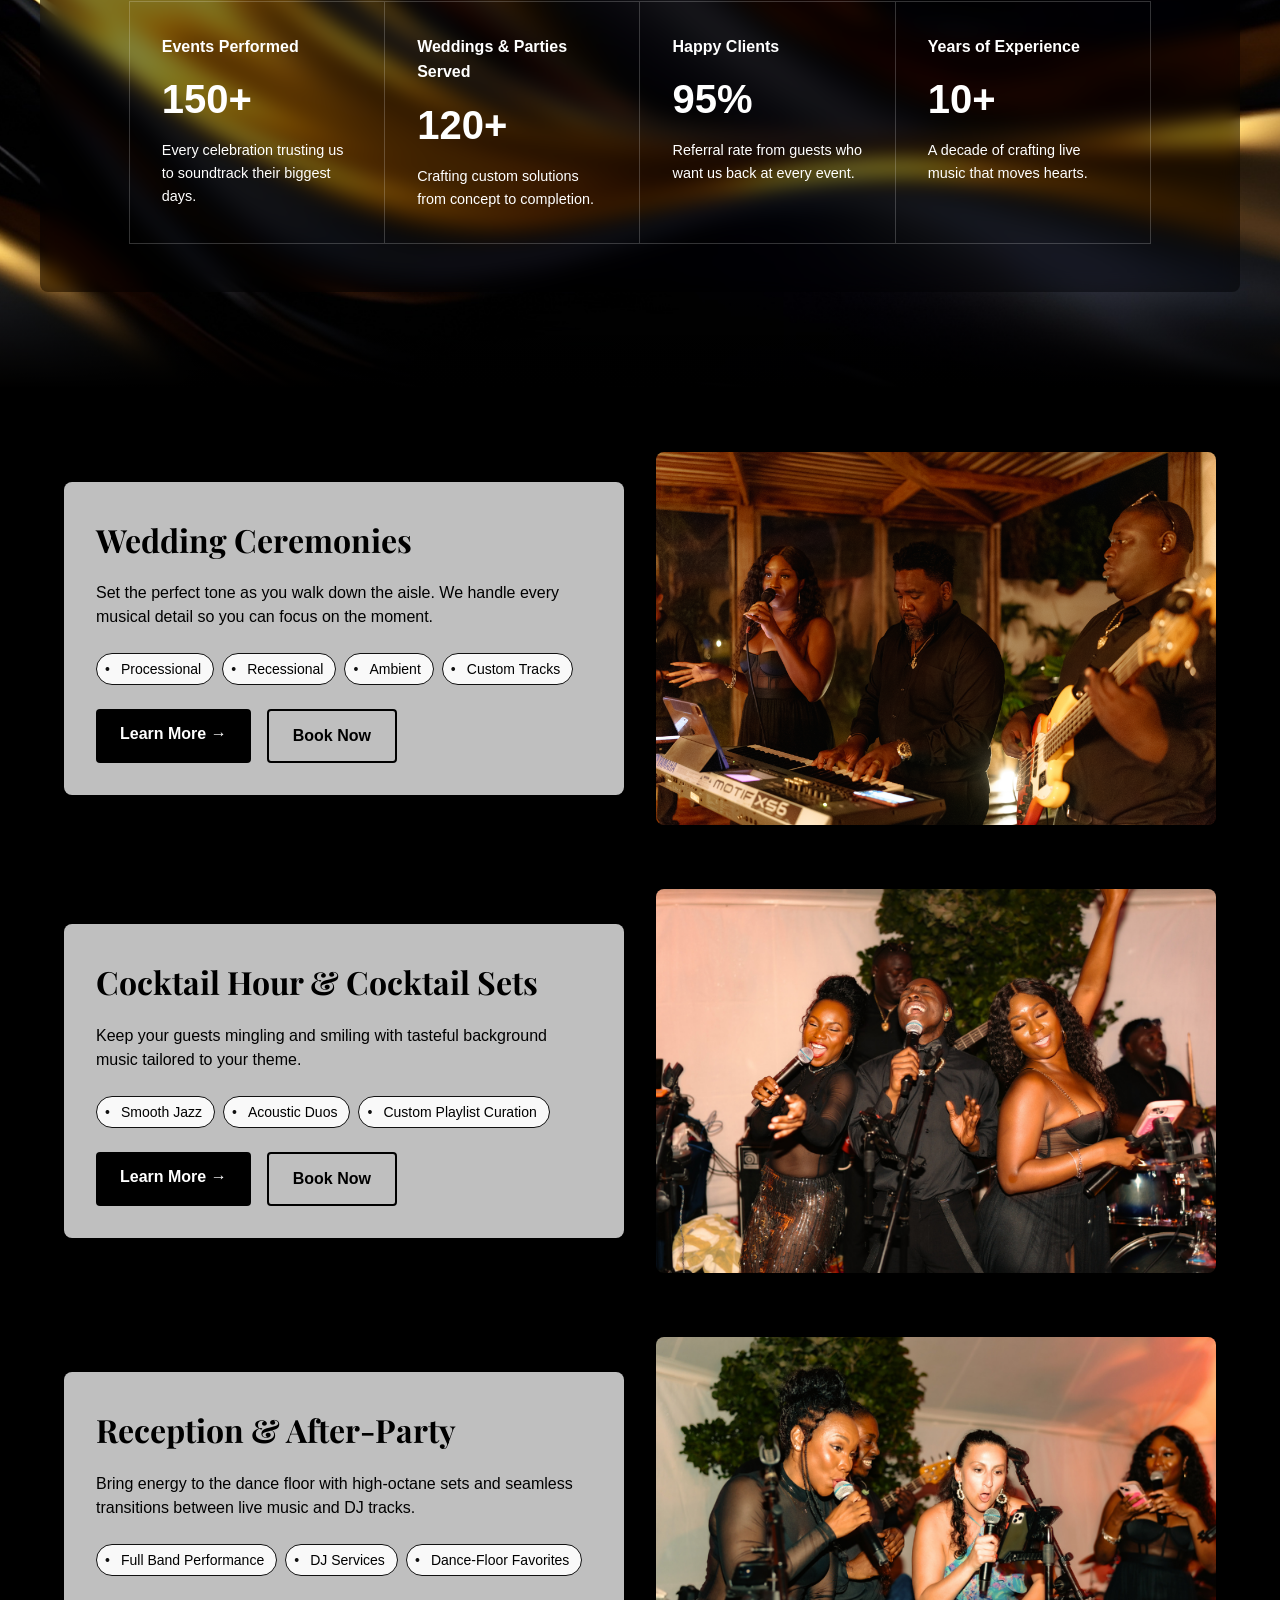
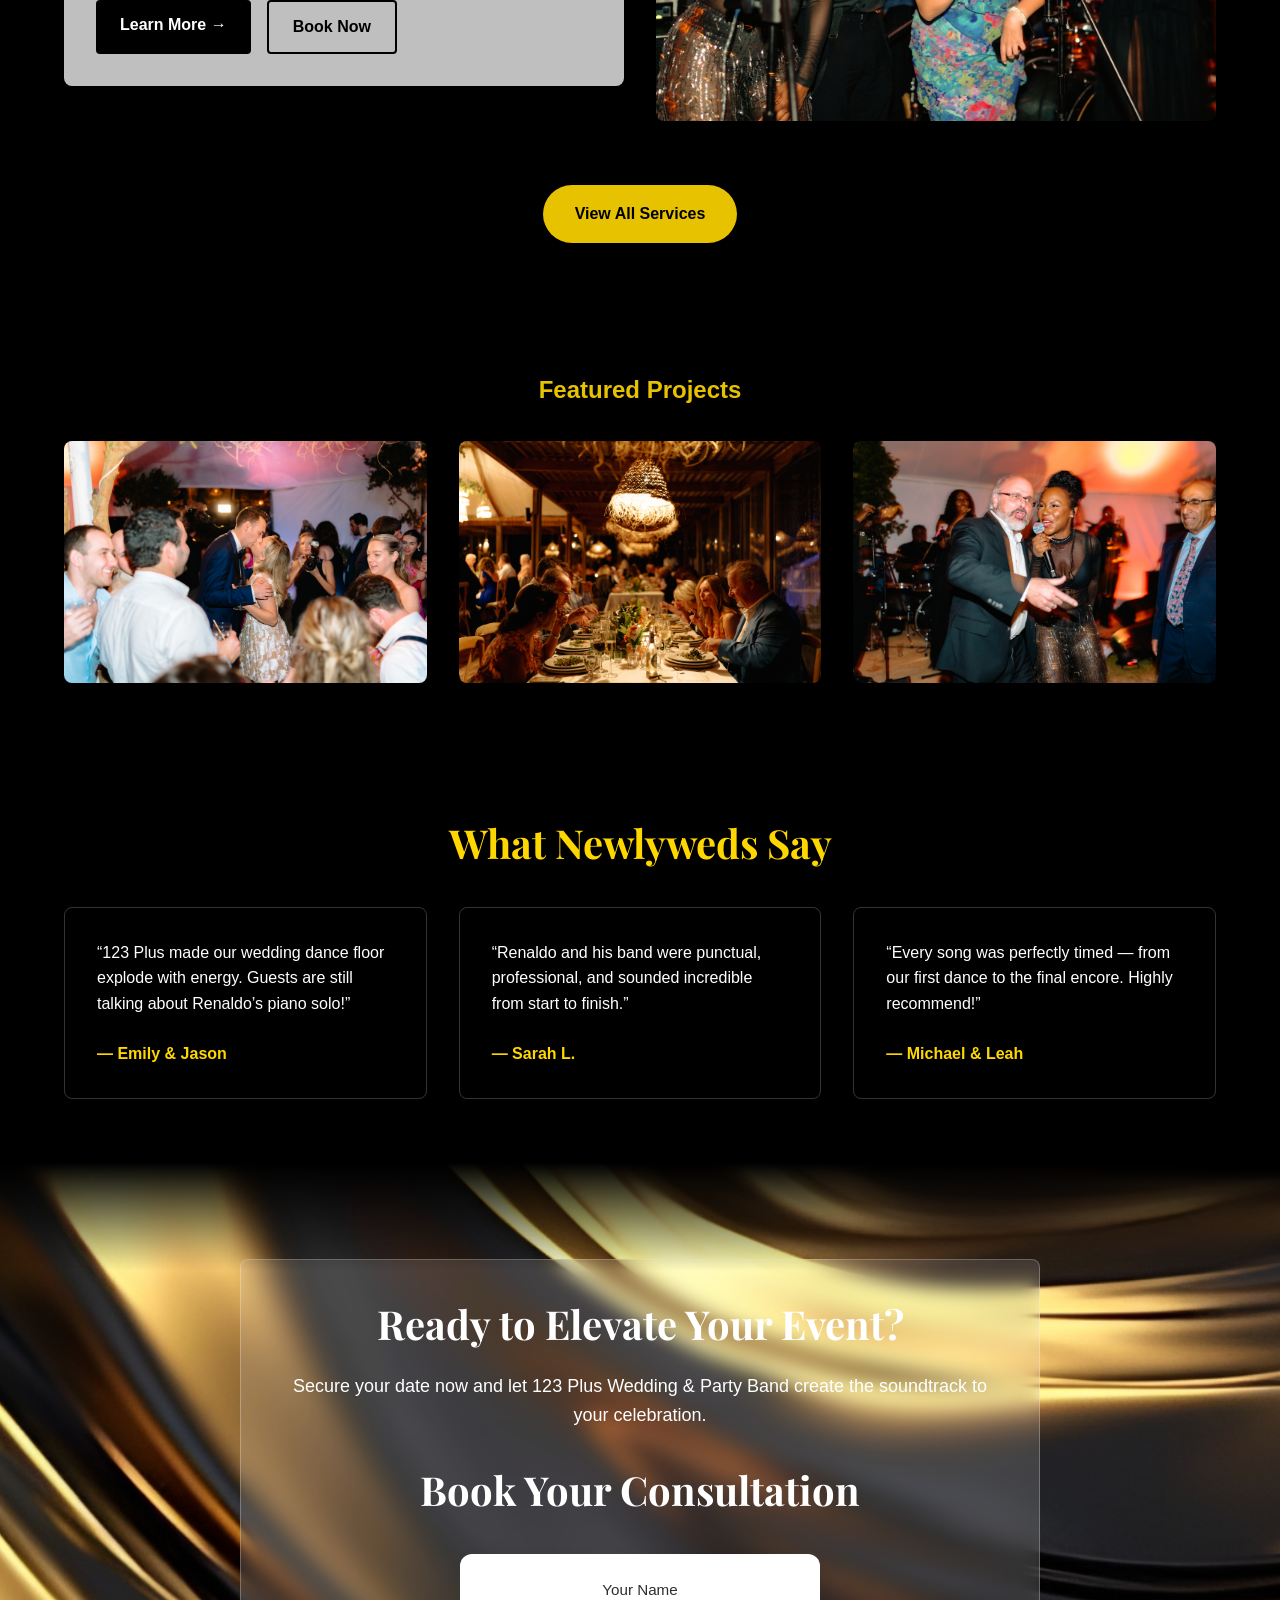
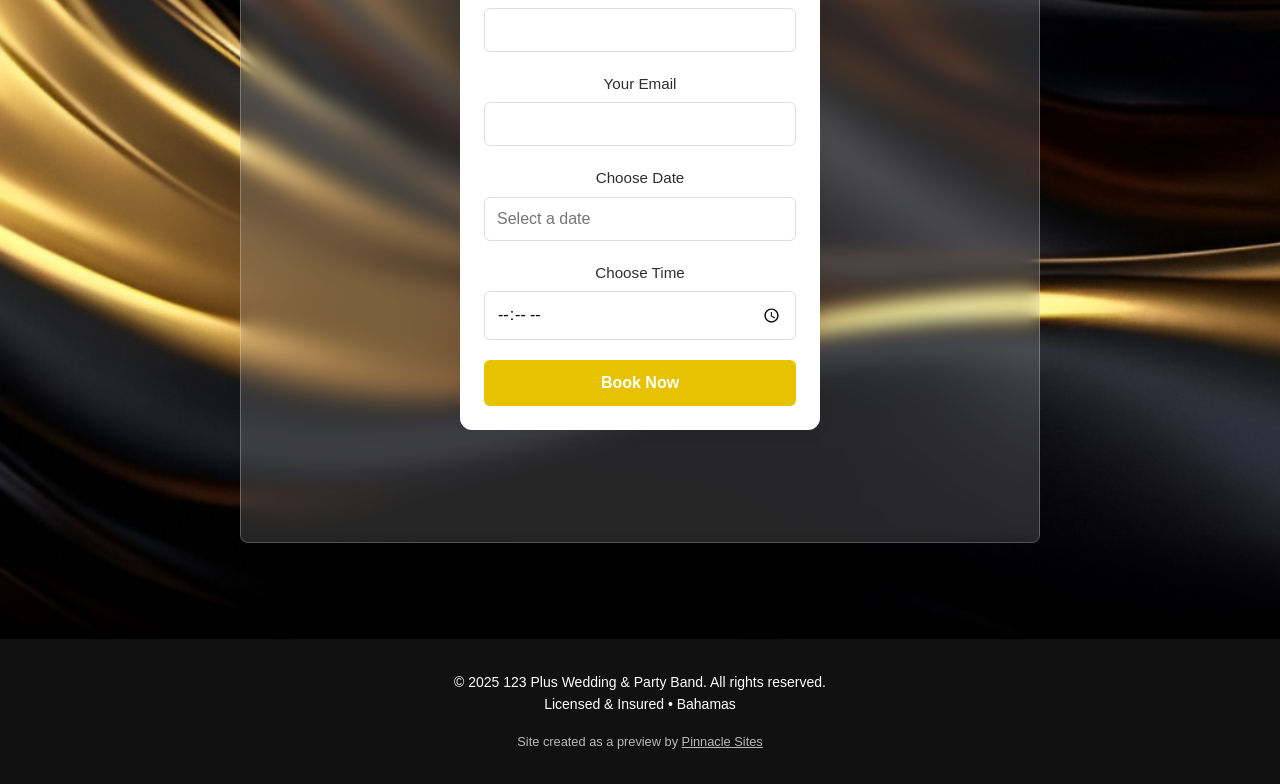
==== commit ac025e00: "Copywriting" ====
--- a/index.html
+++ b/index.html
@@ -67,8 +67,8 @@
     <!-- Heading -->
     <div class="stats-header">
       <h2>
-        Built With Detail.<br>
-        <em>Installed With Care.</em>
+          Played With Detail.<br>
+        <em>Sung With Care.</em>
       </h2>
       <p>
         Our numbers reflect more than experience—they reflect trust, reputation, and results.
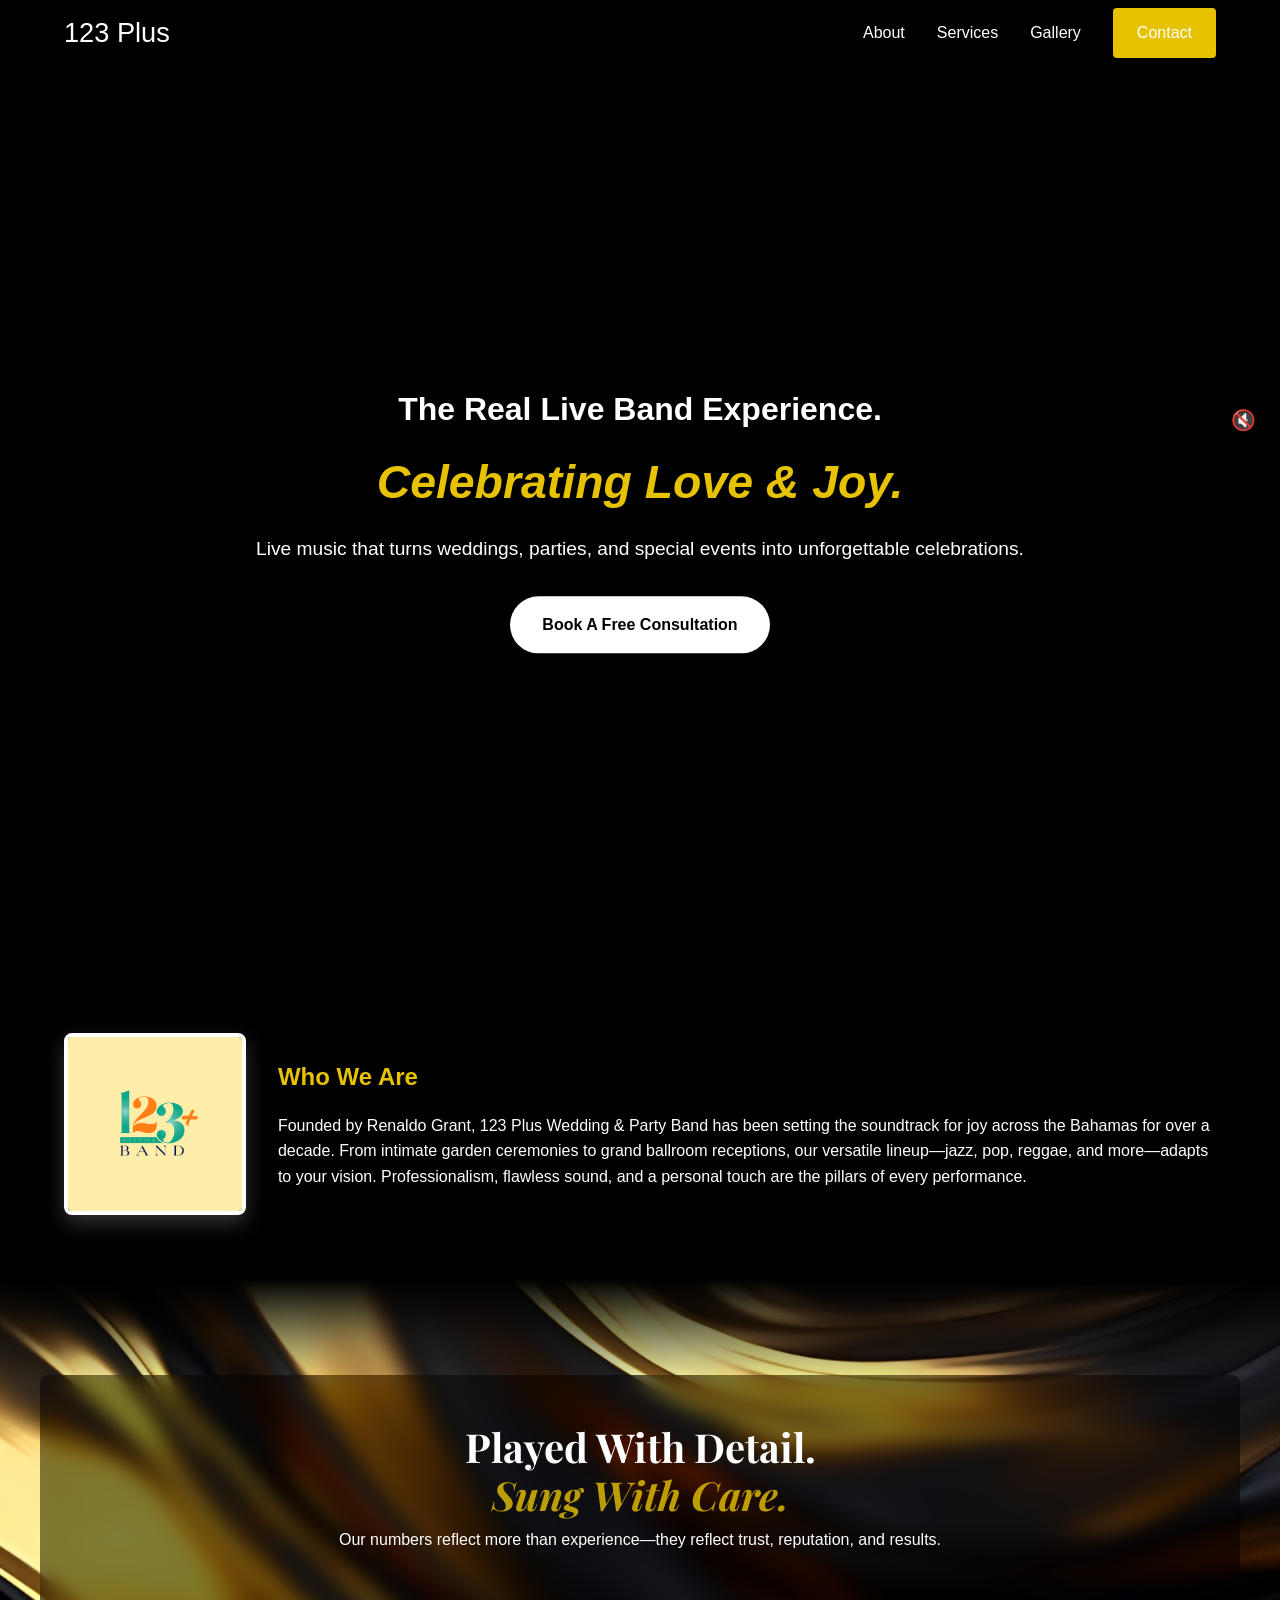
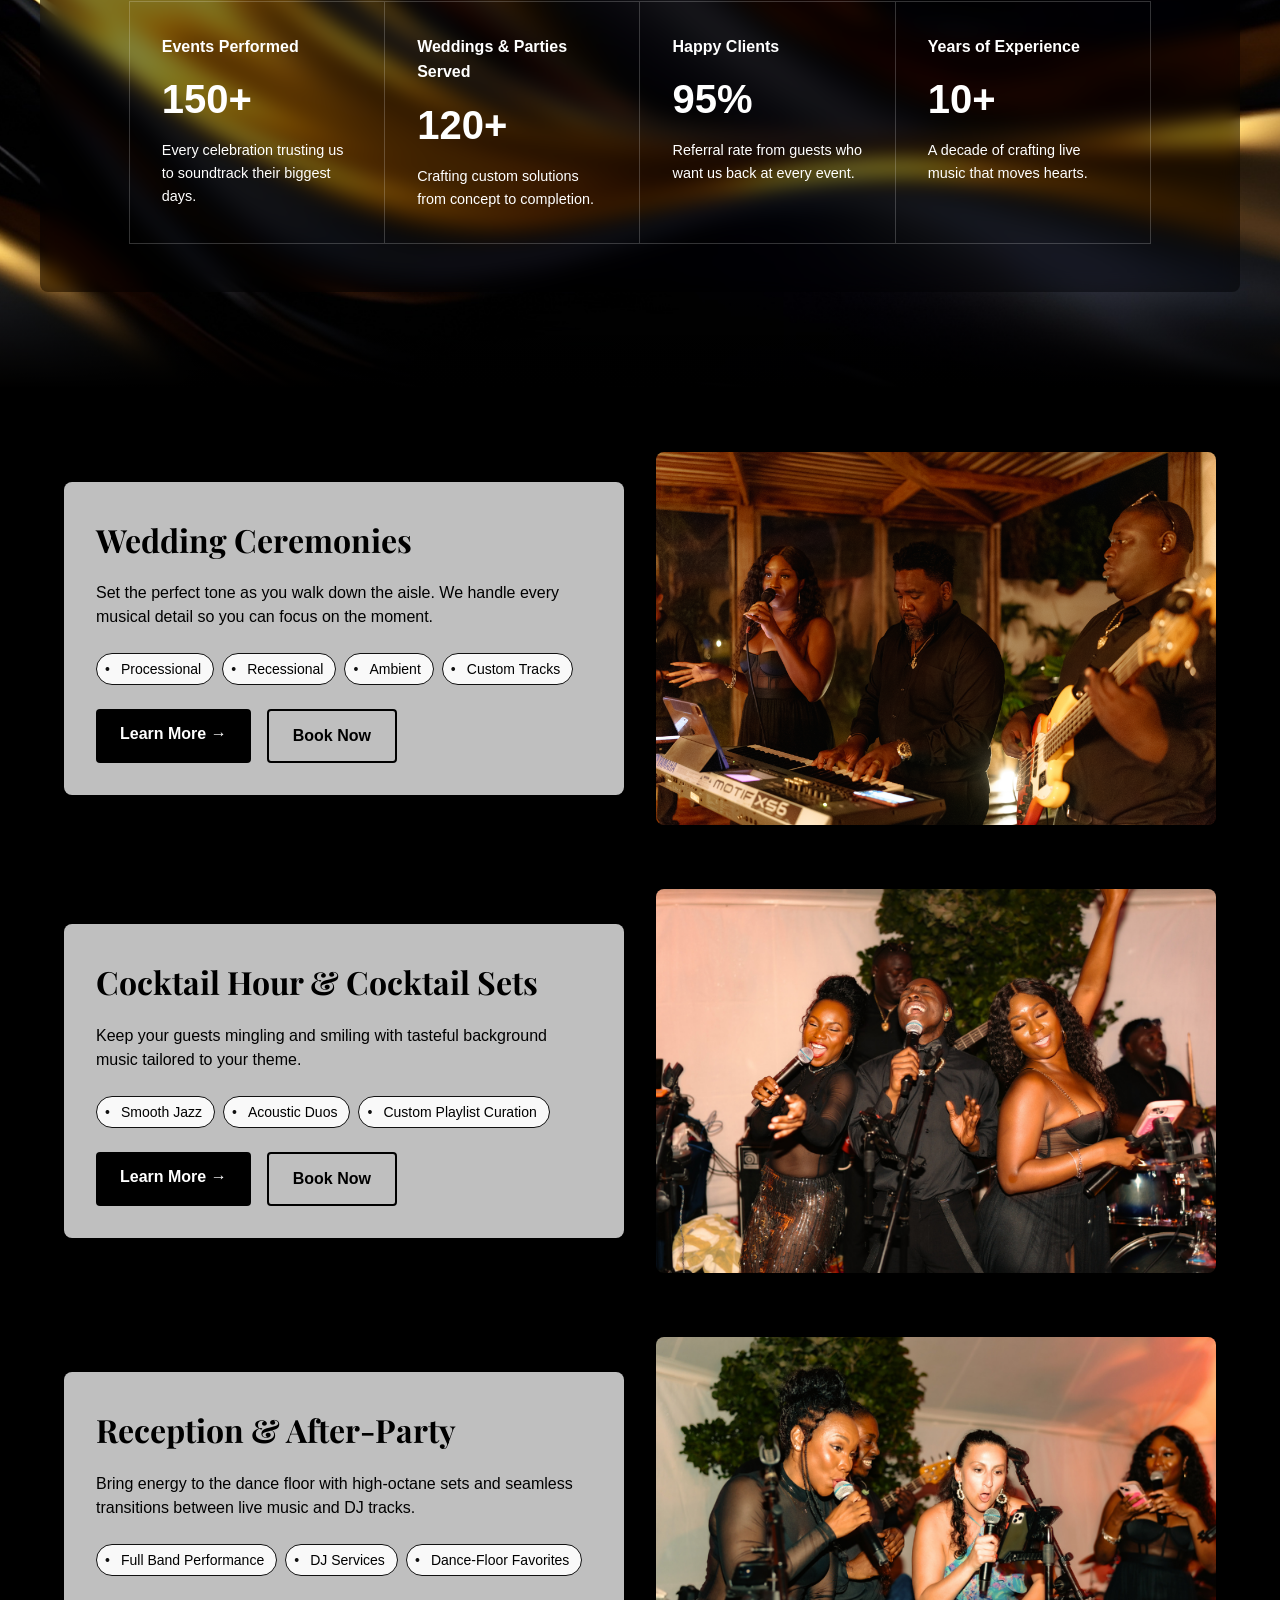
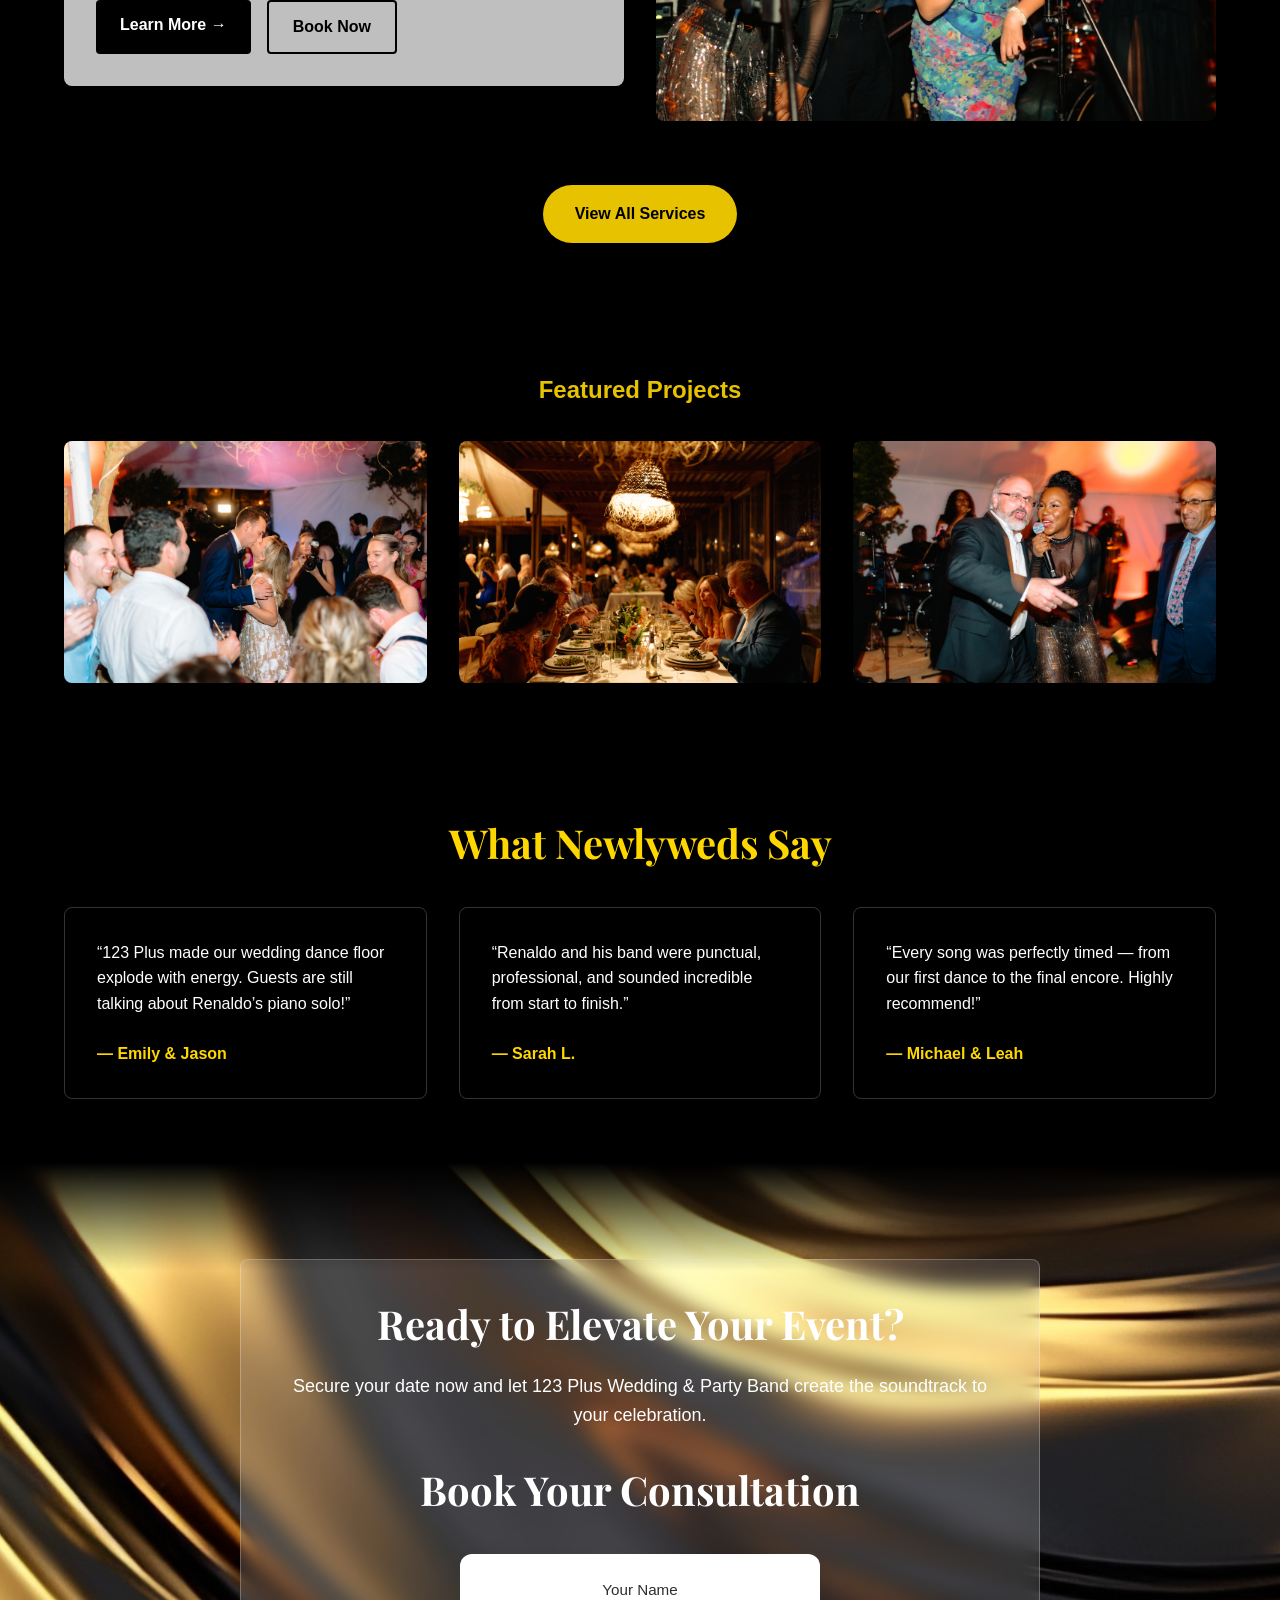
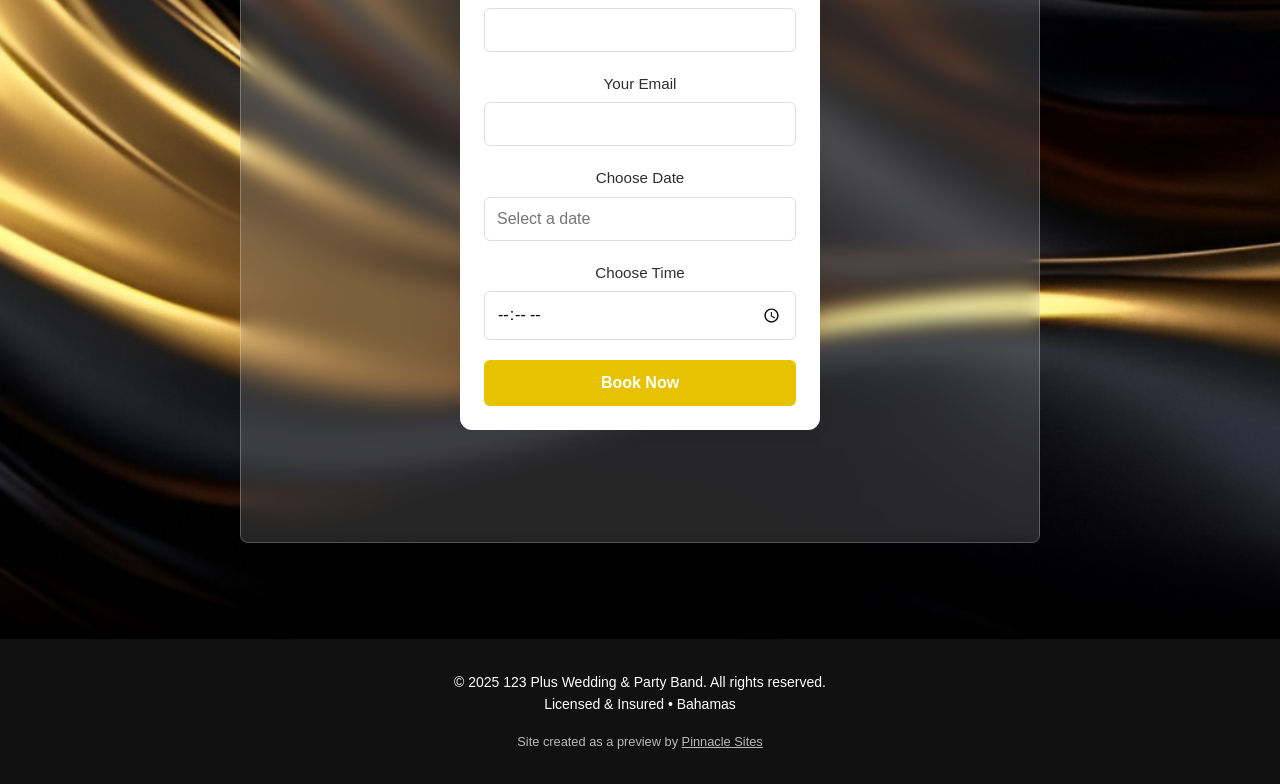
==== commit b5381f78: "Service page/ gallery" ====
--- a/index.html
+++ b/index.html
@@ -25,26 +25,44 @@
 
       <ul class="nav-links">
         <li><a href="#about">About</a></li>
-        <li><a href="#services">Services</a></li>
-        <li><a href="#projects">Projects</a></li>
+        <li><a href="services.html">Services</a></li>
+        <li><a href="gallery.html">Gallery</a></li>
         <li><a href="#contact" class="btn btn-nav">Contact</a></li>
       </ul>
     </div>
   </nav>
 
-  <!-- Hero -->
-  <header class="hero">
-    <div class="hero-content">
-      <h1>
-        <span class="heading-main">The Real Live Band Experience.</span><br>
-        <span class="heading-sub"><em>Celebrating Love & Joy.</em></span>
-      </h1>
-      <p>
-       Live music that turns weddings, parties, and special events into unforgettable celebrations.
-      </p>
-      <a href="#contact" class="btn btn-hero">Book A Free Consultation</a>
-    </div>
-  </header>
+<!-- Hero -->
+<header class="hero">
+  <!-- Video Background -->
+  <video class="hero-video" autoplay muted loop playsinline>
+    <source src="videos/hero.mp4" type="video/mp4">
+    <!-- fallback text -->
+  </video>
+
+  <!-- Hero Content -->
+  <div class="hero-content">
+    <h1>
+      <span class="heading-main">The Real Live Band Experience.</span><br>
+      <span class="heading-sub"><em>Celebrating Love & Joy.</em></span>
+    </h1>
+    <p>
+      Live music that turns weddings, parties, and special events into unforgettable celebrations.
+    </p>
+    <a href="#contact" class="btn btn-hero">Book A Free Consultation</a>
+
+    <!-- Music Toggle -->
+    <button id="music-toggle" class="btn-audio" aria-label="Toggle Music">
+      🔇
+    </button>
+  </div>
+
+  <!-- Background Music (separate from video) -->
+  <audio id="bg-music" loop>
+    <source src="videos/hero.mp4" type="audio/mp4">
+  </audio>
+</header>
+
 
 
   <!-- About -->
@@ -294,6 +312,22 @@
   });
 });
 
+// Toggle background music on/off
+const musicBtn = document.getElementById('music-toggle');
+const bgMusic  = document.getElementById('bg-music');
+let musicOn = false;
+
+musicBtn.addEventListener('click', () => {
+  musicOn = !musicOn;
+  if (musicOn) {
+    bgMusic.play();
+    musicBtn.textContent = '🔊';
+  } else {
+    bgMusic.pause();
+    musicBtn.textContent = '🔇';
+  }
+});
+
   </script>
 
 </body>
--- a/styles copy.css
+++ b/styles copy.css
@@ -109,49 +109,47 @@
   color: var(--gold);
 }
 
-/* — Hero — */
+/* Hero wrapper */
 .hero {
   position: relative;
-  width: 100%;
-  height: 100vh; /* full viewport height */
-  background: url('images/hero.svg') center/cover no-repeat;
-  display: flex;
-  align-items: center;
-  justify-content: center;
   overflow: hidden;
-}
-
-
-/* Mobile Hero */
-@media (max-width: 768px) {
-  .hero {
-    background: url('images/heromobile.svg') center/cover no-repeat;
-  }
-}
-
-.hero::after {
-  content: '';
+  height: 100vh;
+}
+
+/* Fullscreen video behind content */
+.hero-video {
   position: absolute;
-  inset: 0;
-  background: rgba(0, 0, 0, 0.5);
-}
-
-/* — Hero Tweaks — */
+  top: 50%; left: 50%;
+  width: 100%; height: 100%;
+  object-fit: cover;
+  transform: translate(-50%, -50%);
+  z-index: 1;
+}
+
+/* Your existing content sits above the video */
 .hero-content {
   position: relative;
-  z-index: 1;
-  text-align: center;
-  width: 90%;           /* make the text container wider */
-  max-width: 1000px;    /* up from 800px */
-  margin: auto;
-  padding: 0;
-}
-
-.hero-content h1 {
-  font-family: var(--serif);
-  font-size: 3rem;
-  line-height: 1.1;
-  margin-bottom: 0;     /* remove the gap under the main heading */
+  z-index: 2;
+  text-align: center;
+  color: #fff;
+  padding: 0 1rem;
+  top: 50%;
+  transform: translateY(-50%);
+}
+
+/* Music toggle button */
+.btn-audio {
+  position: absolute;
+  top: 1rem;
+  right: 1rem;
+  background: rgba(0,0,0,0.5);
+  border: none;
+  color: #fff;
+  font-size: 1.25rem;
+  padding: .5rem;
+  border-radius: 4px;
+  cursor: pointer;
+  z-index: 3;
 }
 
 .heading-main {
